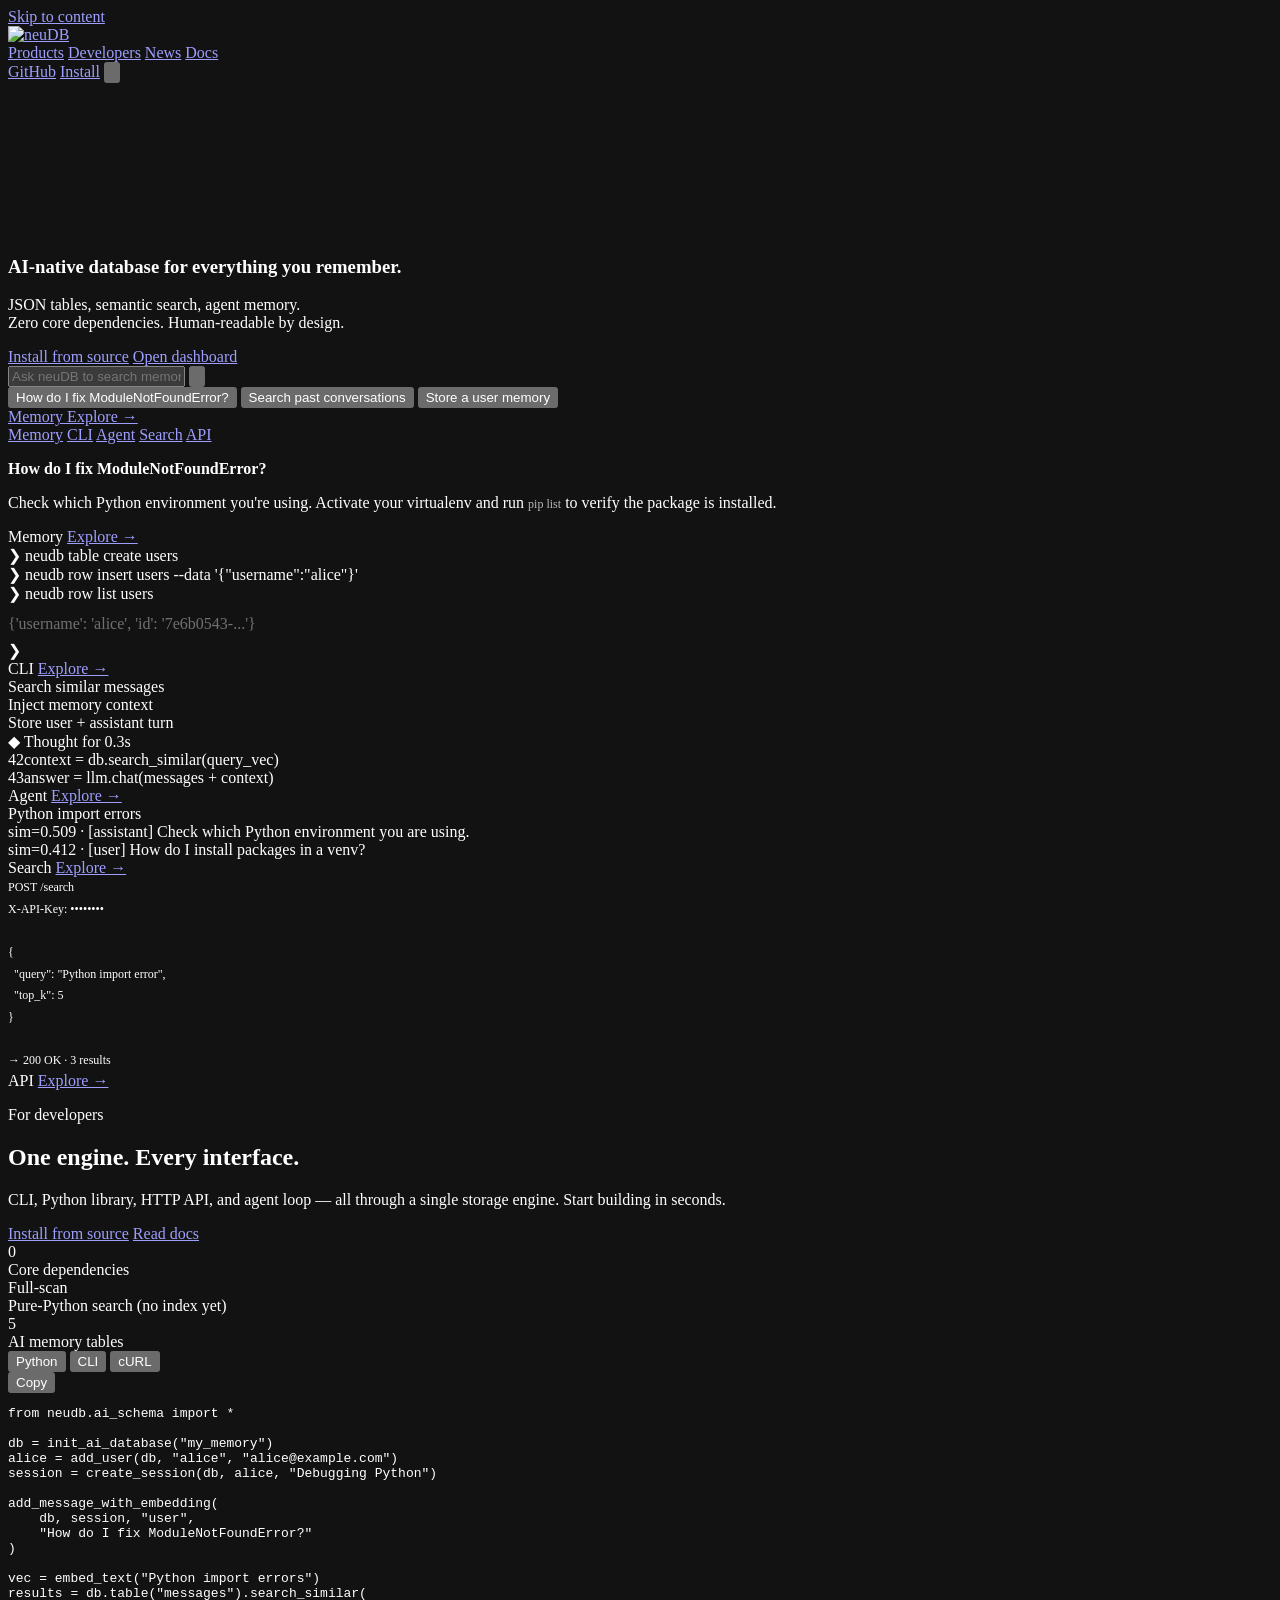
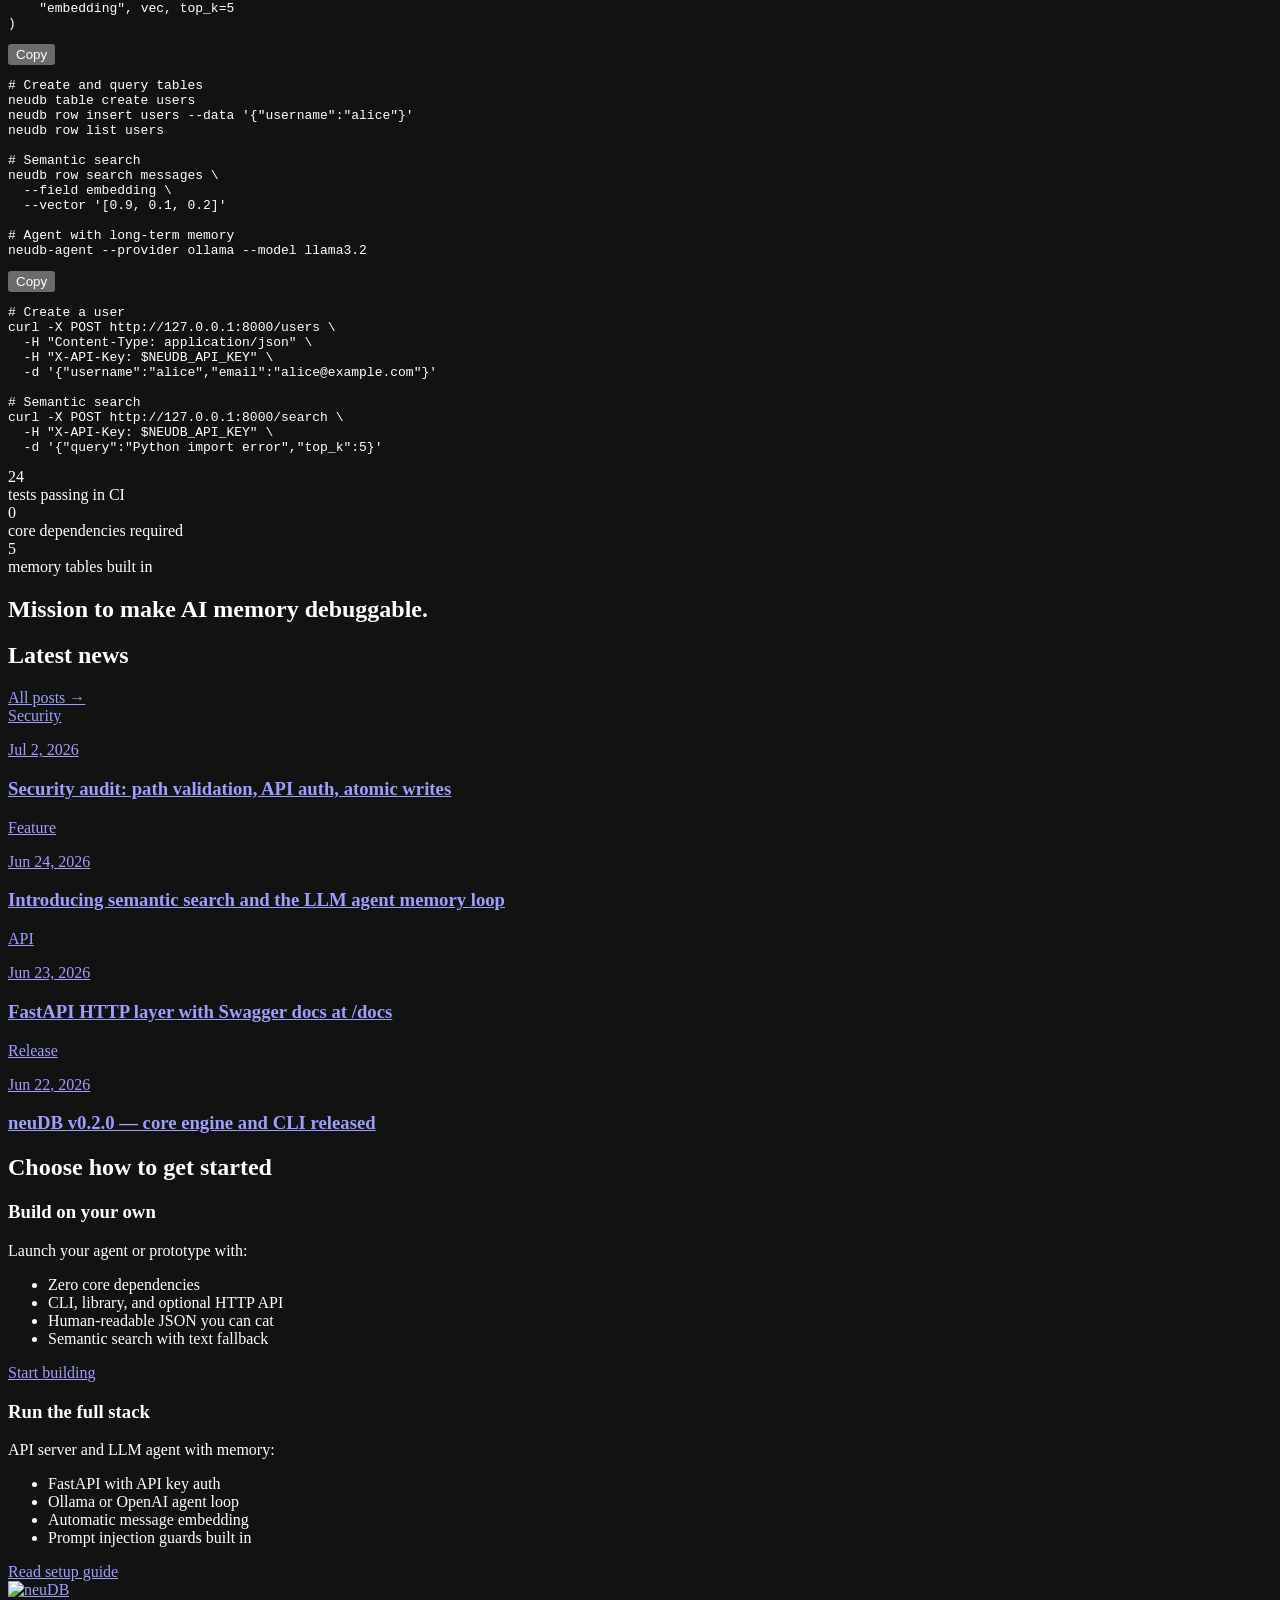
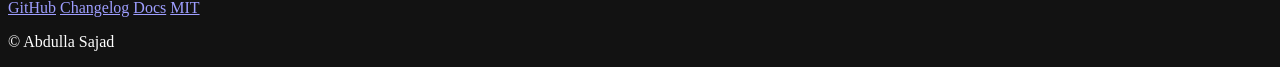
==== website/index.html @ 46d15066 "Refactor for clarity and publish clean version" ====
<!DOCTYPE html>
<html lang="en">
<head>
  <meta charset="utf-8">
  <meta name="viewport" content="width=device-width, initial-scale=1">
  <title>neuDB</title>
  <meta name="description" content="AI-native database for agents. JSON tables, semantic search, zero dependencies.">
  <meta name="author" content="Abdulla Sajad">
  <meta name="color-scheme" content="dark">
  <meta name="theme-color" content="#000000">
  <link rel="icon" href="assets/icon.svg" type="image/svg+xml">
  <link rel="apple-touch-icon" href="assets/app-icon.jpg">
  <link rel="preconnect" href="https://fonts.googleapis.com">
  <link rel="preconnect" href="https://fonts.gstatic.com" crossorigin>
  <link href="https://fonts.googleapis.com/css2?family=Inter:wght@400;500;600&family=JetBrains+Mono:wght@400;500&display=swap" rel="stylesheet">
  <link rel="stylesheet" href="css/style.css">
  <meta property="og:type" content="website">
  <meta property="og:title" content="neuDB">
  <meta property="og:description" content="Frontier memory for everything you build. JSON tables, semantic search, agent loops.">
  <meta property="og:url" content="https://sajadxdp.github.io/neudb/">
  <meta property="og:image" content="assets/logo-mark.jpg">
  <meta name="twitter:card" content="summary_large_image">
  <meta name="twitter:image" content="assets/logo-mark.jpg">
</head>
<body>
  <a class="skip-link" href="#main">Skip to content</a>

  <header class="header">
    <div class="header-inner">
      <a href="#" class="logo">
        <img src="assets/logo.svg" alt="neuDB" class="logo-wordmark" height="20">
      </a>
      <nav class="nav" aria-label="Primary">
        <a href="#showcase">Products</a>
        <a href="#developers">Developers</a>
        <a href="#news">News</a>
        <a href="https://github.com/sajadxdp0/neudb/blob/main/README.md" target="_blank" rel="noopener">Docs</a>
      </nav>
      <div class="header-actions">
        <a href="https://github.com/sajadxdp0/neudb" class="btn btn-ghost" target="_blank" rel="noopener">GitHub</a>
        <a href="https://github.com/sajadxdp0/neudb#running-locally" class="btn btn-primary" target="_blank" rel="noopener">Install</a>
        <button type="button" class="menu-btn" aria-label="Open menu">
          <svg viewBox="0 0 24 24" fill="none" stroke="currentColor" stroke-width="2" aria-hidden="true"><path d="M4 6h16M4 12h16M4 18h16"/></svg>
        </button>
      </div>
    </div>
  </header>

  <main id="main">
    <!-- Hero with animated background -->
    <section class="hero-wrap">
      <canvas id="hero-canvas" class="hero-canvas" aria-hidden="true"></canvas>
      <div class="hero-vignette" aria-hidden="true"></div>
      <section class="hero">
      <div class="hero-content reveal">
        <h1>
          <span class="line">AI-native database</span>
          <span class="line">for everything you</span>
          <span class="line"><span class="hero-repeat emphasis">remember.</span></span>
        </h1>
        <p class="hero-lead">
          JSON tables, semantic search, agent memory.<br>
          Zero core dependencies. Human-readable by design.
        </p>
        <div class="hero-actions">
          <a href="https://github.com/sajadxdp0/neudb#running-locally" class="btn btn-primary" target="_blank" rel="noopener">Install from source</a>
          <a href="dashboard.html" class="btn btn-outline">Open dashboard</a>
        </div>
      </div>

      <!-- Grok-style chat input -->
      <div class="grok-chat reveal">
        <div class="grok-input-wrap">
          <input
            type="text"
            id="grok-input"
            class="grok-input"
            placeholder="Ask neuDB to search memory, store a fact, or debug Python…"
            autocomplete="off"
            spellcheck="false"
          >
          <button type="button" id="grok-submit" class="grok-submit" aria-label="Search memory">
            <svg viewBox="0 0 24 24" fill="none" stroke="currentColor" stroke-width="2" aria-hidden="true"><path d="M5 12h14M13 6l6 6-6 6"/></svg>
          </button>
        </div>
        <div class="grok-suggestions" role="list">
          <button type="button" class="grok-suggestion" data-query="How do I fix ModuleNotFoundError?">How do I fix ModuleNotFoundError?</button>
          <button type="button" class="grok-suggestion" data-query="Search my past conversations about Python">Search past conversations</button>
          <button type="button" class="grok-suggestion" data-query="Store that my favorite language is Python">Store a user memory</button>
        </div>
        <div id="grok-response" class="grok-response" hidden></div>
        <a href="#showcase" class="grok-explore">Memory Explore →</a>
      </div>

      <!-- Sticky product nav -->
      <nav class="product-nav" id="product-nav" aria-label="Products">
        <div class="product-nav-inner">
          <a href="#card-memory" class="product-nav-link active">Memory</a>
          <a href="#card-cli" class="product-nav-link">CLI</a>
          <a href="#card-agent" class="product-nav-link">Agent</a>
          <a href="#card-search" class="product-nav-link">Search</a>
          <a href="#card-api" class="product-nav-link">API</a>
        </div>
      </nav>

      <!-- Product showcase cards (xAI-style) -->
      <div class="showcase" id="showcase">
        <article class="showcase-card full reveal" id="card-memory" data-product-card>
          <div class="showcase-preview">
            <div class="mock-chat">
              <p class="mock-prompt"><strong>How do I fix ModuleNotFoundError?</strong></p>
              <p class="mock-response">Check which Python environment you're using. Activate your virtualenv and run <code style="font-family:var(--font-mono);font-size:12px;color:rgba(255,255,255,0.7)">pip list</code> to verify the package is installed.</p>
            </div>
          </div>
          <div class="showcase-footer">
            <span>Memory</span>
            <a href="#developers" class="showcase-link">Explore →</a>
          </div>
        </article>

        <article class="showcase-card reveal" id="card-cli" data-product-card>
          <div class="showcase-preview">
            <div class="mock-terminal">
              <div><span class="prompt">❯</span> <span class="cmd">neudb</span> table create users</div>
              <div><span class="prompt">❯</span> <span class="cmd">neudb</span> row insert users <span class="flag">--data</span> <span class="str">'{"username":"alice"}'</span></div>
              <div><span class="prompt">❯</span> <span class="cmd">neudb</span> row list users</div>
              <div style="margin-top:12px;color:rgba(255,255,255,0.4)">{'username': 'alice', 'id': '7e6b0543-...'}</div>
              <div style="margin-top:8px"><span class="prompt">❯</span> <span class="cursor"></span></div>
            </div>
          </div>
          <div class="showcase-footer">
            <span>CLI</span>
            <a href="#developers" class="showcase-link">Explore →</a>
          </div>
        </article>

        <article class="showcase-card reveal" id="card-agent" data-product-card>
          <div class="showcase-preview">
            <div class="mock-agent">
              <div class="task running"><span class="status-dot"></span>Search similar messages</div>
              <div class="task running"><span class="status-dot"></span>Inject memory context</div>
              <div class="task done"><span class="status-dot"></span>Store user + assistant turn</div>
              <div class="thought">◆ Thought for 0.3s</div>
              <div class="mock-code">
                <span class="ln">42</span><span class="kw">context</span> = db.<span class="fn">search_similar</span>(query_vec)<br>
                <span class="ln">43</span>answer = llm.<span class="fn">chat</span>(messages + context)
              </div>
            </div>
          </div>
          <div class="showcase-footer">
            <span>Agent</span>
            <a href="#developers" class="showcase-link">Explore →</a>
          </div>
        </article>

        <article class="showcase-card reveal" id="card-search" data-product-card>
          <div class="showcase-preview">
            <div class="mock-search">
              <div class="mock-search-query">Python import errors</div>
              <div class="mock-search-result">
                <span class="sim">sim=0.509</span> · [assistant] Check which Python environment you are using.
              </div>
              <div class="mock-search-result">
                <span class="sim">sim=0.412</span> · [user] How do I install packages in a venv?
              </div>
            </div>
          </div>
          <div class="showcase-footer">
            <span>Search</span>
            <a href="#developers" class="showcase-link">Explore →</a>
          </div>
        </article>

        <article class="showcase-card reveal" id="card-api" data-product-card>
          <div class="showcase-preview">
            <div class="mock-code" style="font-size:12px;line-height:1.8">
              <span style="color:var(--text-faint)">POST</span> /search<br>
              <span style="color:var(--text-faint)">X-API-Key:</span> ••••••••<br><br>
              {<br>
              &nbsp;&nbsp;"query": "Python import error",<br>
              &nbsp;&nbsp;"top_k": 5<br>
              }<br><br>
              <span style="color:var(--text-faint)">→ 200 OK · 3 results</span>
            </div>
          </div>
          <div class="showcase-footer">
            <span>API</span>
            <a href="#developers" class="showcase-link">Explore →</a>
          </div>
        </article>
      </div>
      </section>
    </section>

    <!-- For developers -->
    <section class="dev-section reveal" id="developers">
      <p class="dev-label">For developers</p>
      <h2>
        <span class="line">One engine.</span>
        <span class="line">Every interface.</span>
      </h2>
      <p class="dev-desc">CLI, Python library, HTTP API, and agent loop — all through a single storage engine. Start building in seconds.</p>
      <div class="dev-actions">
        <a href="https://github.com/sajadxdp0/neudb#running-locally" class="btn btn-primary" target="_blank" rel="noopener">Install from source</a>
        <a href="https://github.com/sajadxdp0/neudb/blob/main/README.md" class="btn btn-outline" target="_blank" rel="noopener">Read docs</a>
      </div>

      <div class="dev-stats">
        <div>
          <div class="dev-stat-value">0</div>
          <div class="dev-stat-label">Core dependencies</div>
        </div>
        <div>
          <div class="dev-stat-value">Full-scan</div>
          <div class="dev-stat-label">Pure-Python search (no index yet)</div>
        </div>
        <div>
          <div class="dev-stat-value">5</div>
          <div class="dev-stat-label">AI memory tables</div>
        </div>
      </div>

      <div class="code-window">
        <div class="code-tabs" role="tablist">
          <button class="code-tab active" role="tab" data-tab="code-python" aria-selected="true">Python</button>
          <button class="code-tab" role="tab" data-tab="code-cli">CLI</button>
          <button class="code-tab" role="tab" data-tab="code-curl">cURL</button>
        </div>
        <div id="code-python" class="code-panel active" role="tabpanel">
          <button type="button" class="code-copy" data-copy="#snippet-python">Copy</button>
          <pre id="snippet-python"><span class="kw">from</span> neudb.ai_schema <span class="kw">import</span> *

db = <span class="fn">init_ai_database</span>(<span class="str">"my_memory"</span>)
alice = <span class="fn">add_user</span>(db, <span class="str">"alice"</span>, <span class="str">"alice@example.com"</span>)
session = <span class="fn">create_session</span>(db, alice, <span class="str">"Debugging Python"</span>)

<span class="fn">add_message_with_embedding</span>(
    db, session, <span class="str">"user"</span>,
    <span class="str">"How do I fix ModuleNotFoundError?"</span>
)

vec = <span class="fn">embed_text</span>(<span class="str">"Python import errors"</span>)
results = db.<span class="fn">table</span>(<span class="str">"messages"</span>).<span class="fn">search_similar</span>(
    <span class="str">"embedding"</span>, vec, top_k=<span class="str">5</span>
)</pre>
        </div>
        <div id="code-cli" class="code-panel" role="tabpanel">
          <button type="button" class="code-copy" data-copy="#snippet-cli">Copy</button>
          <pre id="snippet-cli"><span class="cm"># Create and query tables</span>
neudb table create users
neudb row insert users --data <span class="str">'{"username":"alice"}'</span>
neudb row list users

<span class="cm"># Semantic search</span>
neudb row search messages \
  --field embedding \
  --vector <span class="str">'[0.9, 0.1, 0.2]'</span>

<span class="cm"># Agent with long-term memory</span>
neudb-agent --provider ollama --model llama3.2</pre>
        </div>
        <div id="code-curl" class="code-panel" role="tabpanel">
          <button type="button" class="code-copy" data-copy="#snippet-curl">Copy</button>
          <pre id="snippet-curl"><span class="cm"># Create a user</span>
curl -X POST http://127.0.0.1:8000/users \
  -H <span class="str">"Content-Type: application/json"</span> \
  -H <span class="str">"X-API-Key: $NEUDB_API_KEY"</span> \
  -d <span class="str">'{"username":"alice","email":"alice@example.com"}'</span>

<span class="cm"># Semantic search</span>
curl -X POST http://127.0.0.1:8000/search \
  -H <span class="str">"X-API-Key: $NEUDB_API_KEY"</span> \
  -d <span class="str">'{"query":"Python import error","top_k":5}'</span></pre>
        </div>
      </div>
    </section>

    <!-- Mission / big stats -->
    <section class="mission-section reveal">
      <div class="mission-stats">
        <div class="mission-stat">
          <div class="mission-number">24</div>
          <div class="mission-label">tests passing in CI</div>
        </div>
        <div class="mission-stat">
          <div class="mission-number">0</div>
          <div class="mission-label">core dependencies required</div>
        </div>
        <div class="mission-stat">
          <div class="mission-number">5</div>
          <div class="mission-label">memory tables built in</div>
        </div>
      </div>
      <h2>Mission to make AI memory debuggable.</h2>
    </section>

    <!-- News / Changelog -->
    <section class="news-section reveal" id="news">
      <div class="news-header">
        <h2>Latest news</h2>
        <a href="https://github.com/sajadxdp0/neudb/blob/main/CHANGELOG.md" target="_blank" rel="noopener">All posts →</a>
      </div>
      <div class="news-grid">
        <a href="https://github.com/sajadxdp0/neudb/blob/main/CHANGELOG.md" class="news-card" target="_blank" rel="noopener">
          <div class="news-thumb"><span class="tag">Security</span></div>
          <div class="news-body">
            <p class="news-date">Jul 2, 2026</p>
            <h3>Security audit: path validation, API auth, atomic writes</h3>
          </div>
        </a>
        <a href="https://github.com/sajadxdp0/neudb/blob/main/CHANGELOG.md" class="news-card" target="_blank" rel="noopener">
          <div class="news-thumb"><span class="tag">Feature</span></div>
          <div class="news-body">
            <p class="news-date">Jun 24, 2026</p>
            <h3>Introducing semantic search and the LLM agent memory loop</h3>
          </div>
        </a>
        <a href="https://github.com/sajadxdp0/neudb/blob/main/CHANGELOG.md" class="news-card" target="_blank" rel="noopener">
          <div class="news-thumb"><span class="tag">API</span></div>
          <div class="news-body">
            <p class="news-date">Jun 23, 2026</p>
            <h3>FastAPI HTTP layer with Swagger docs at /docs</h3>
          </div>
        </a>
        <a href="https://github.com/sajadxdp0/neudb" class="news-card" target="_blank" rel="noopener">
          <div class="news-thumb"><span class="tag">Release</span></div>
          <div class="news-body">
            <p class="news-date">Jun 22, 2026</p>
            <h3>neuDB v0.2.0 — core engine and CLI released</h3>
          </div>
        </a>
      </div>
    </section>

    <!-- Get started -->
    <section class="start-section reveal">
      <h2>Choose how to get started</h2>
      <div class="start-grid">
        <article class="start-card">
          <h3>Build on your own</h3>
          <p>Launch your agent or prototype with:</p>
          <div class="start-divider"></div>
          <ul class="start-list">
            <li>Zero core dependencies</li>
            <li>CLI, library, and optional HTTP API</li>
            <li>Human-readable JSON you can cat</li>
            <li>Semantic search with text fallback</li>
          </ul>
          <a href="https://github.com/sajadxdp0/neudb#running-locally" class="btn btn-primary" target="_blank" rel="noopener">Start building</a>
        </article>
        <article class="start-card">
          <h3>Run the full stack</h3>
          <p>API server and LLM agent with memory:</p>
          <div class="start-divider"></div>
          <ul class="start-list">
            <li>FastAPI with API key auth</li>
            <li>Ollama or OpenAI agent loop</li>
            <li>Automatic message embedding</li>
            <li>Prompt injection guards built in</li>
          </ul>
          <a href="https://github.com/sajadxdp0/neudb/blob/main/README.md" class="btn btn-outline" target="_blank" rel="noopener">Read setup guide</a>
        </article>
      </div>
    </section>
  </main>

  <footer class="footer">
    <div class="footer-inner">
      <a href="#" class="logo">
        <img src="assets/logo.svg" alt="neuDB" class="logo-wordmark" height="18">
      </a>
      <nav class="footer-links" aria-label="Footer">
        <a href="https://github.com/sajadxdp0/neudb" target="_blank" rel="noopener">GitHub</a>
        <a href="https://github.com/sajadxdp0/neudb/blob/main/CHANGELOG.md" target="_blank" rel="noopener">Changelog</a>
        <a href="https://github.com/sajadxdp0/neudb/blob/main/README.md" target="_blank" rel="noopener">Docs</a>
        <a href="https://github.com/sajadxdp0/neudb/blob/main/LICENSE" target="_blank" rel="noopener">MIT</a>
      </nav>
      <p class="footer-copy">© Abdulla Sajad</p>
    </div>
  </footer>

  <script src="js/background.js" defer></script>
  <script src="js/main.js" defer></script>
</body>
</html>
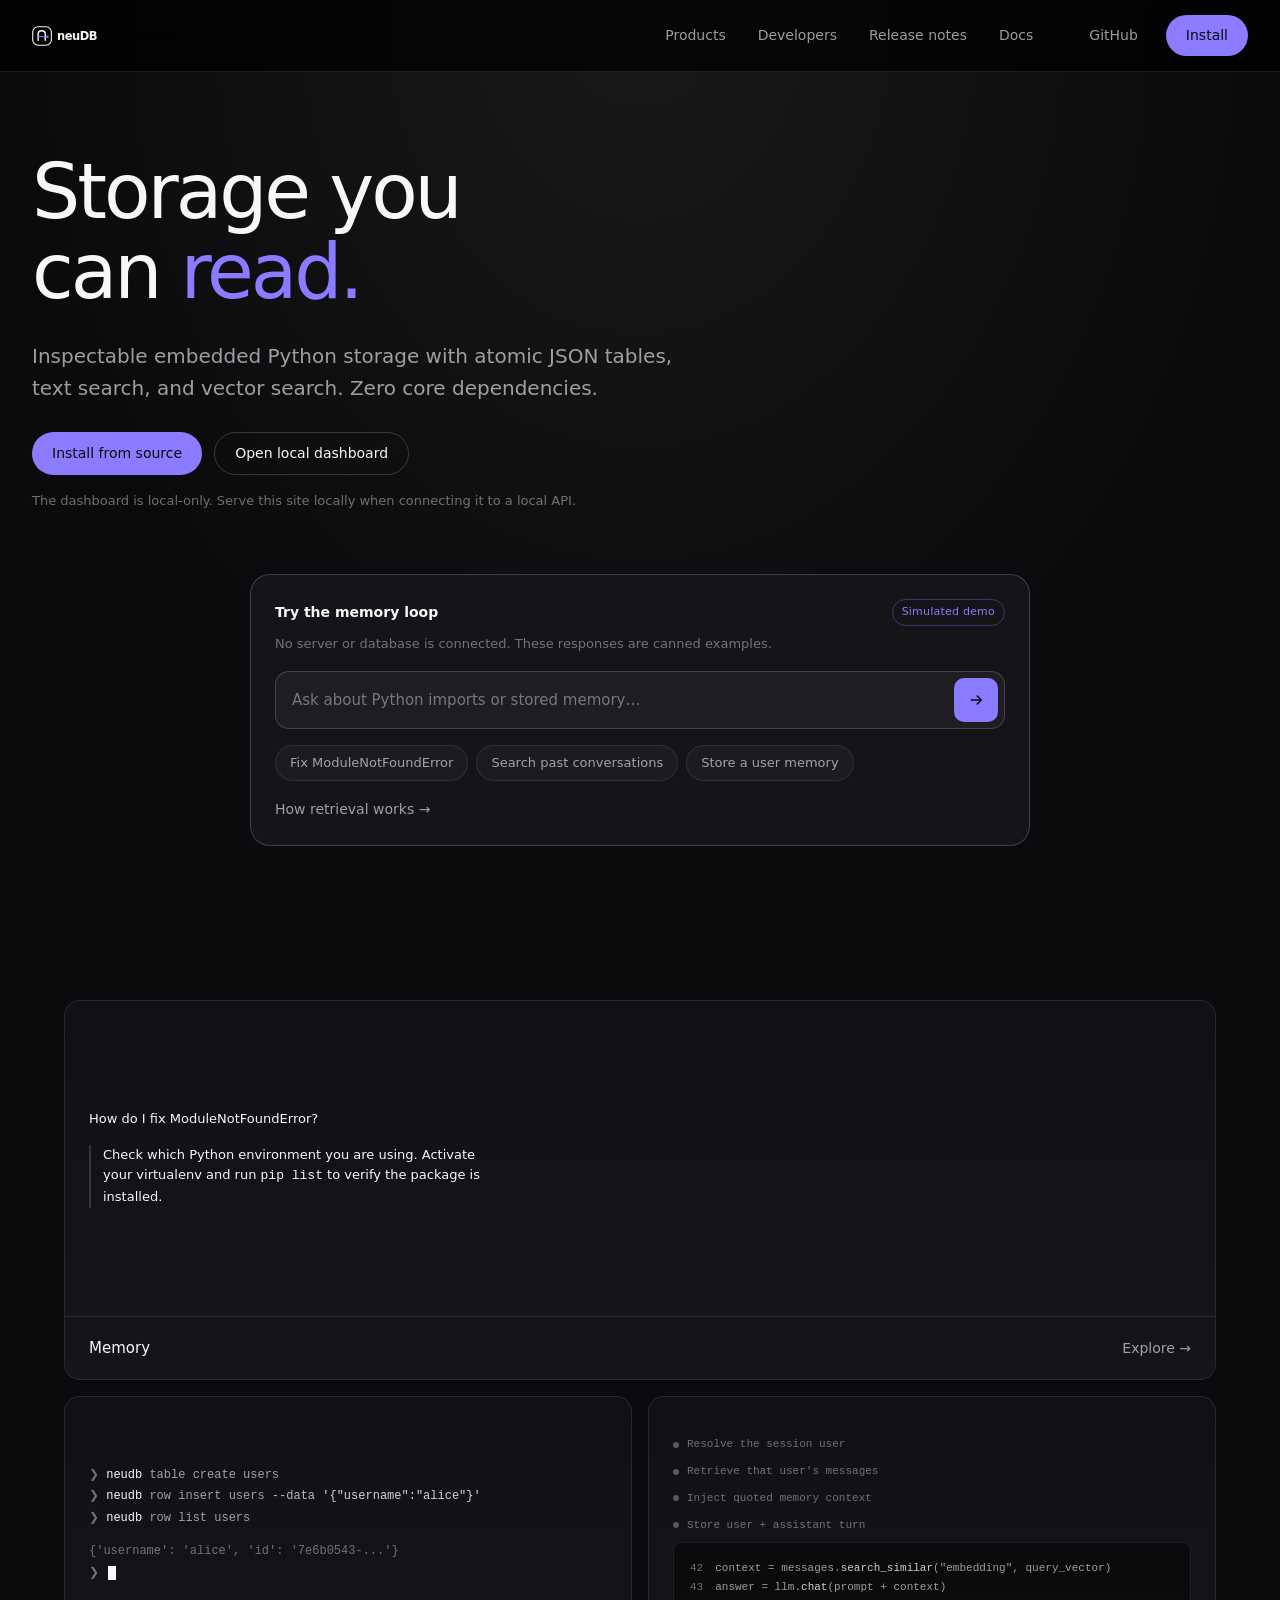
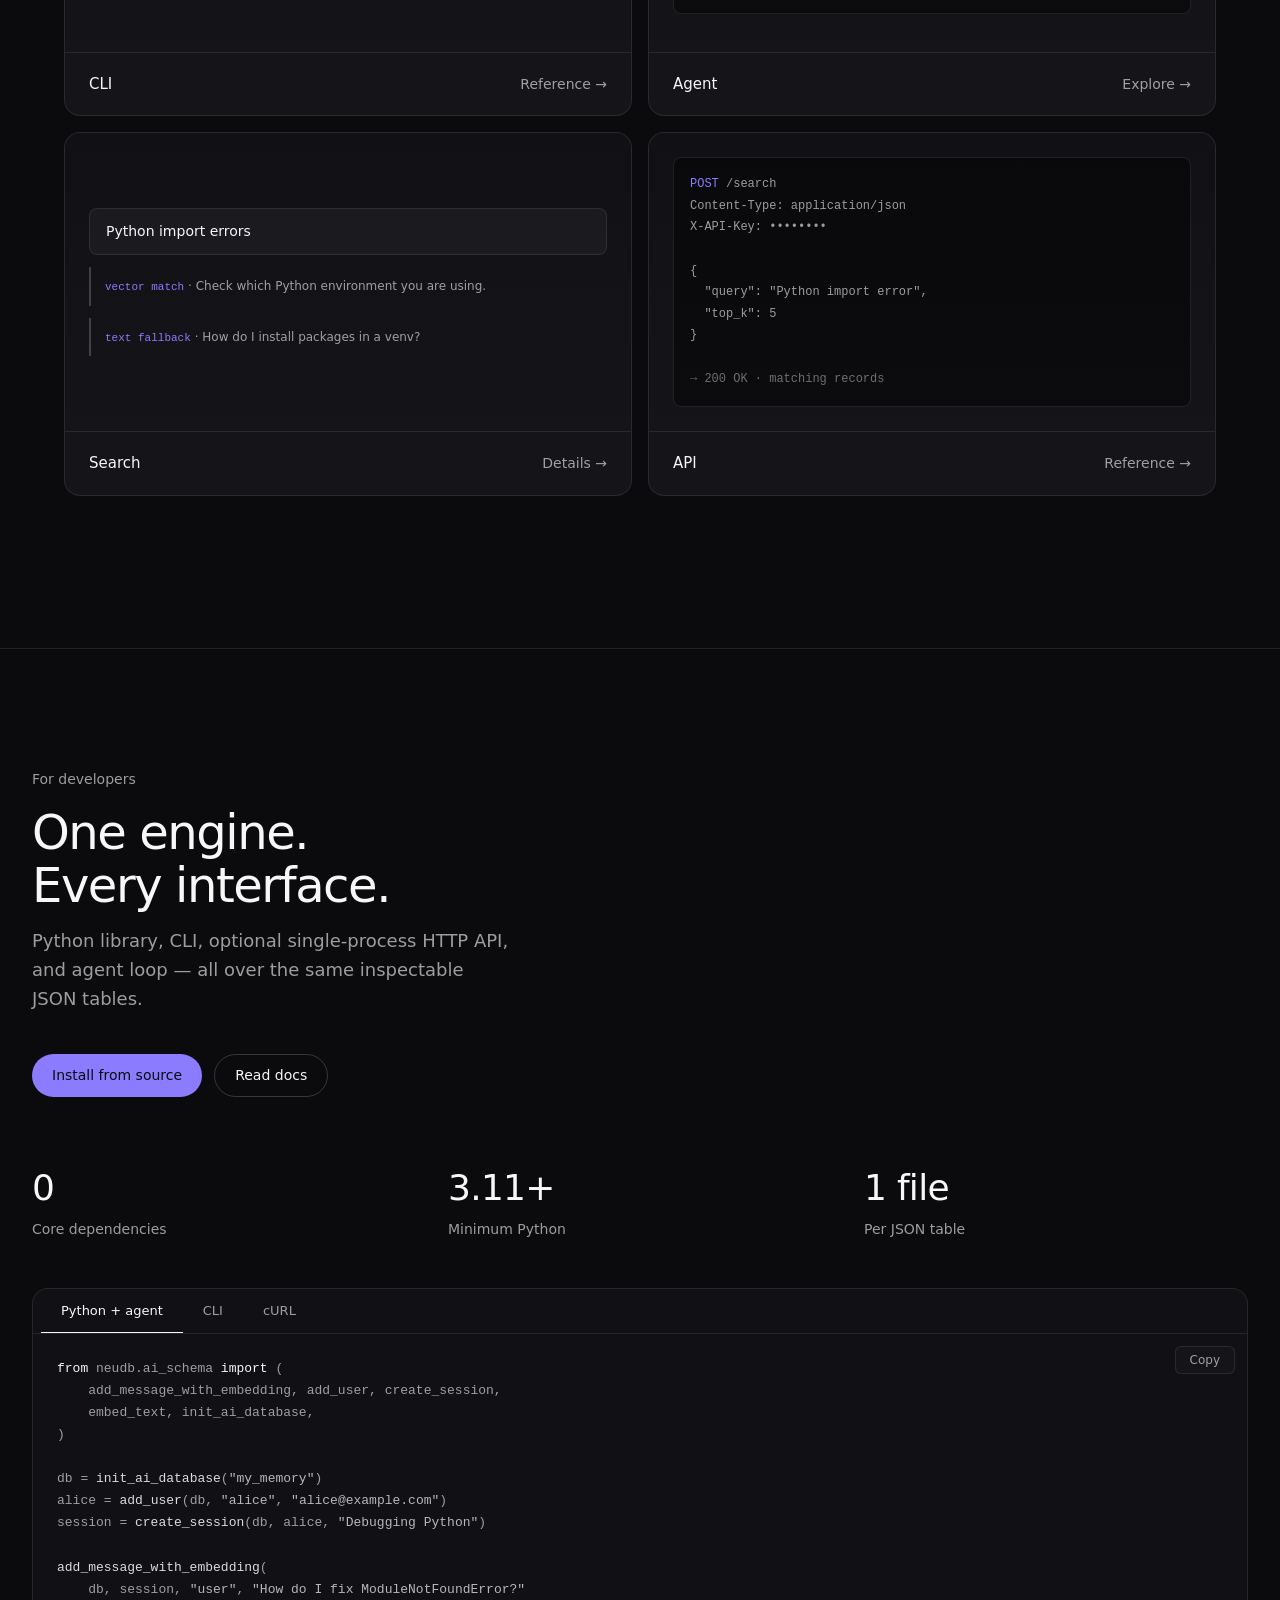
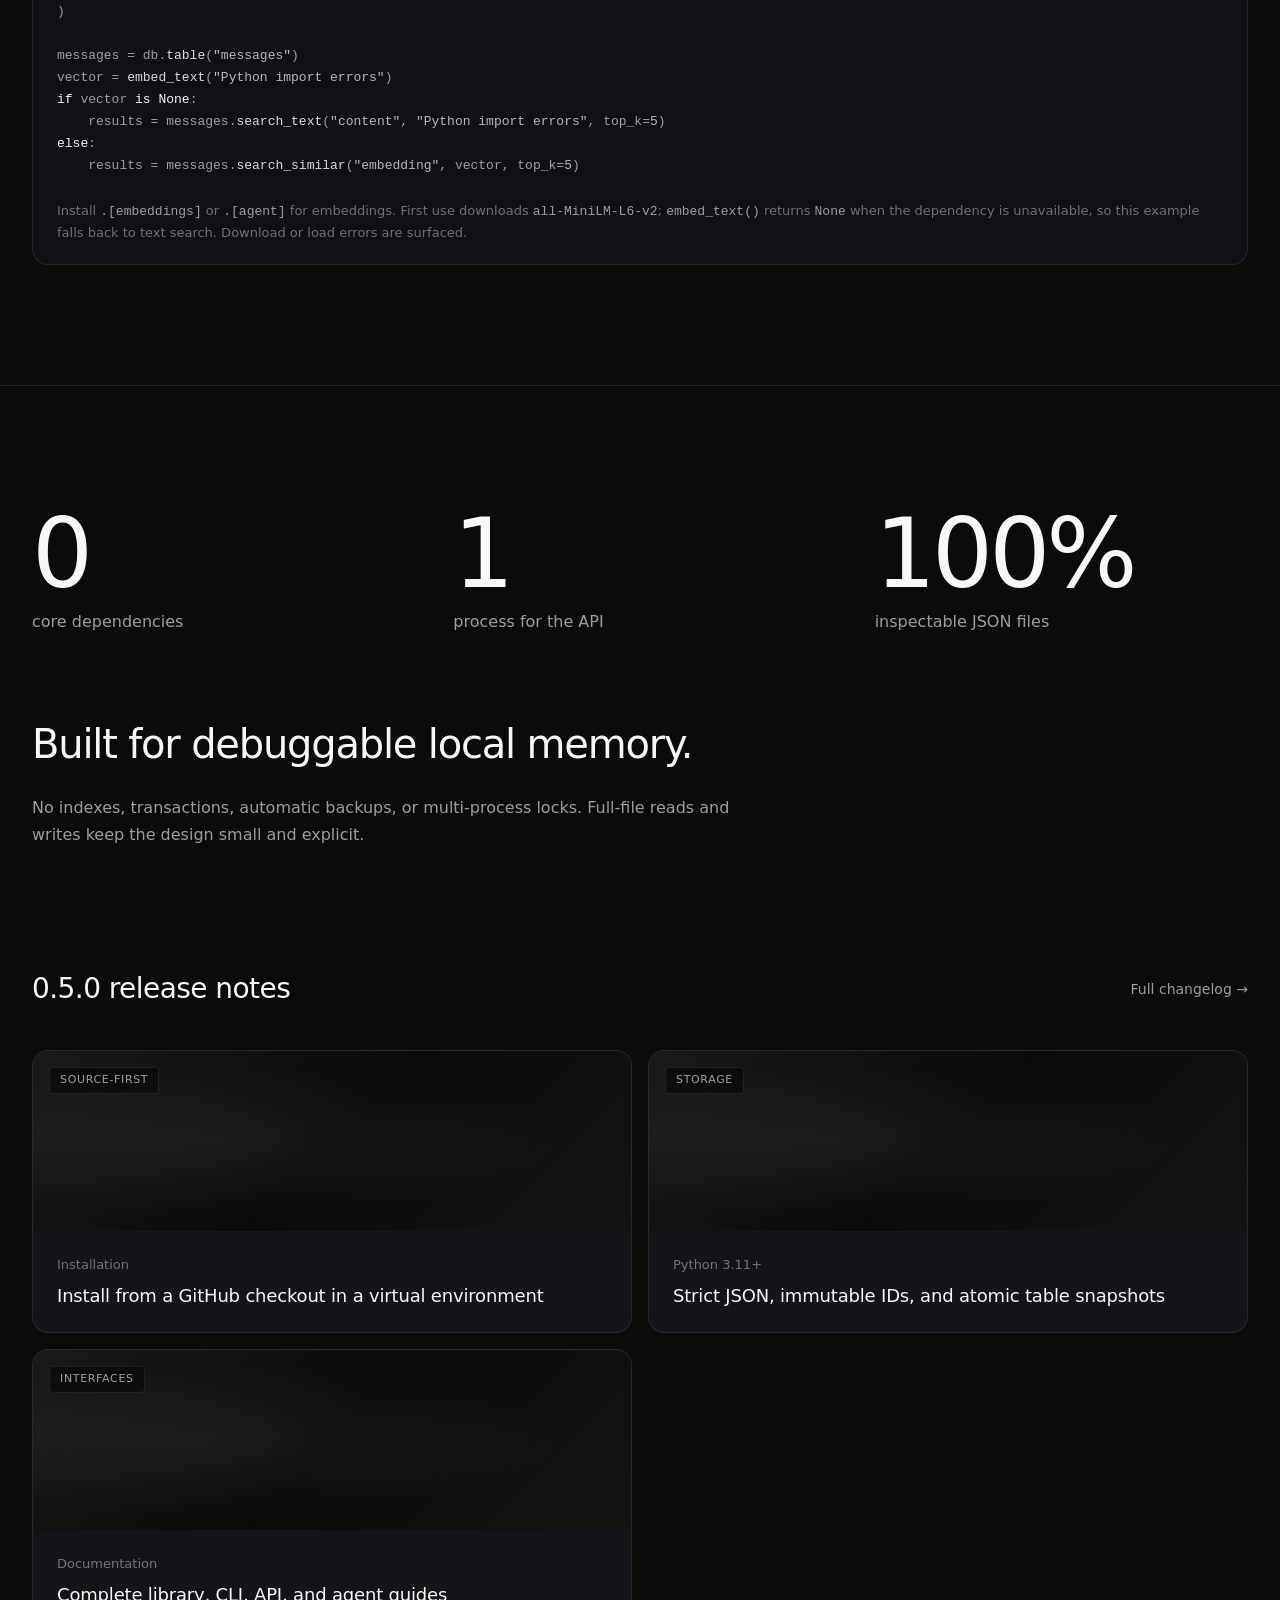
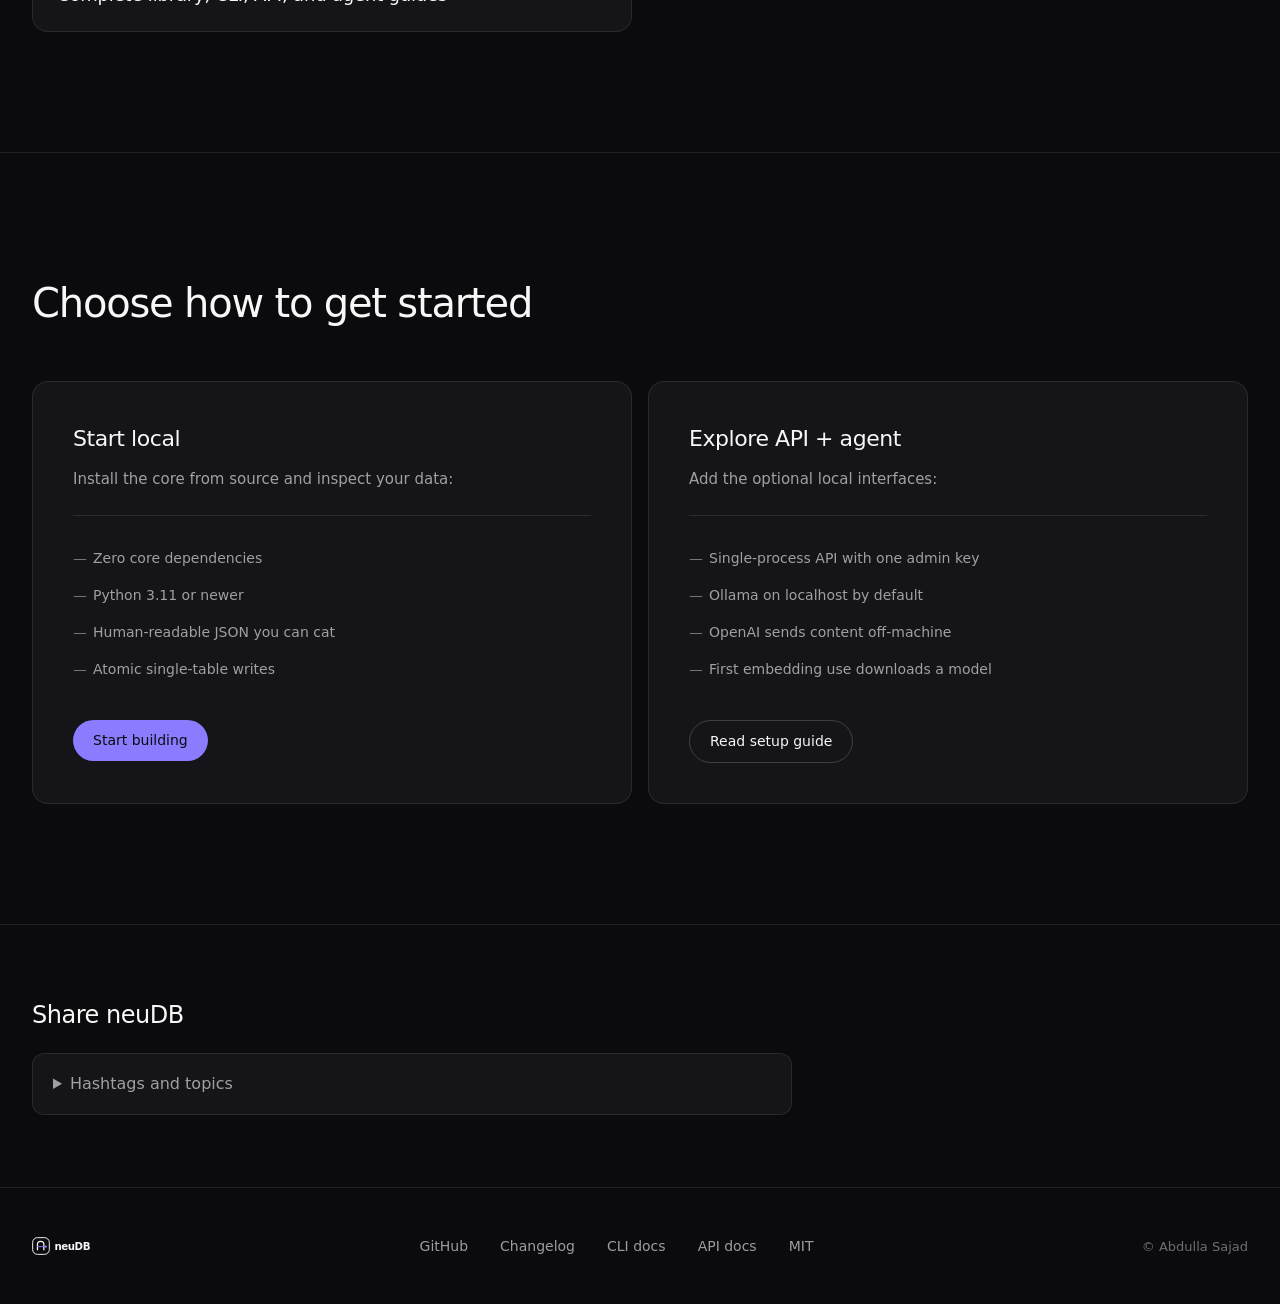
==== commit a108a9d4: "Release neuDB 0.5.0 product readiness upgrade - Harden JSON table invariants, atomic mutations, dura" ====
--- a/website/index.html
+++ b/website/index.html
@@ -3,43 +3,47 @@
 <head>
   <meta charset="utf-8">
   <meta name="viewport" content="width=device-width, initial-scale=1">
-  <title>neuDB</title>
-  <meta name="description" content="AI-native database for agents. JSON tables, semantic search, zero dependencies.">
+  <title>neuDB — inspectable embedded Python storage</title>
+  <meta name="description" content="Inspectable embedded Python storage with atomic JSON tables, text search, and vector search for local tools, prototypes, and LLM-agent memory.">
+  <meta name="keywords" content="neuDB, embedded Python database, JSON database, vector search, text search, AI memory, LLM memory, local database, developer tools">
   <meta name="author" content="Abdulla Sajad">
   <meta name="color-scheme" content="dark">
-  <meta name="theme-color" content="#000000">
+  <meta name="theme-color" content="#0B0B0E">
+  <link rel="canonical" href="https://sajadxdp0.github.io/neudb/">
   <link rel="icon" href="assets/icon.svg" type="image/svg+xml">
   <link rel="apple-touch-icon" href="assets/app-icon.jpg">
-  <link rel="preconnect" href="https://fonts.googleapis.com">
-  <link rel="preconnect" href="https://fonts.gstatic.com" crossorigin>
-  <link href="https://fonts.googleapis.com/css2?family=Inter:wght@400;500;600&family=JetBrains+Mono:wght@400;500&display=swap" rel="stylesheet">
   <link rel="stylesheet" href="css/style.css">
   <meta property="og:type" content="website">
-  <meta property="og:title" content="neuDB">
-  <meta property="og:description" content="Frontier memory for everything you build. JSON tables, semantic search, agent loops.">
-  <meta property="og:url" content="https://sajadxdp.github.io/neudb/">
-  <meta property="og:image" content="assets/logo-mark.jpg">
+  <meta property="og:site_name" content="neuDB">
+  <meta property="og:title" content="neuDB — storage you can read">
+  <meta property="og:description" content="Inspectable embedded Python storage with atomic JSON tables, text search, and vector search.">
+  <meta property="og:url" content="https://sajadxdp0.github.io/neudb/">
+  <meta property="og:image" content="https://sajadxdp0.github.io/neudb/assets/social-preview.png">
+  <meta property="og:image:alt" content="neuDB: storage you can read. Atomic JSON tables, text search, and vector search.">
   <meta name="twitter:card" content="summary_large_image">
-  <meta name="twitter:image" content="assets/logo-mark.jpg">
+  <meta name="twitter:title" content="neuDB — storage you can read">
+  <meta name="twitter:description" content="Inspectable embedded Python storage with atomic JSON tables, text search, and vector search.">
+  <meta name="twitter:image" content="https://sajadxdp0.github.io/neudb/assets/social-preview.png">
+  <meta name="twitter:image:alt" content="neuDB: storage you can read. Atomic JSON tables, text search, and vector search.">
 </head>
 <body>
   <a class="skip-link" href="#main">Skip to content</a>
 
   <header class="header">
     <div class="header-inner">
-      <a href="#" class="logo">
+      <a href="#" class="logo" aria-label="neuDB home">
         <img src="assets/logo.svg" alt="neuDB" class="logo-wordmark" height="20">
       </a>
-      <nav class="nav" aria-label="Primary">
+      <nav class="nav" id="primary-nav" aria-label="Primary">
         <a href="#showcase">Products</a>
         <a href="#developers">Developers</a>
-        <a href="#news">News</a>
+        <a href="#news">Release notes</a>
         <a href="https://github.com/sajadxdp0/neudb/blob/main/README.md" target="_blank" rel="noopener">Docs</a>
       </nav>
       <div class="header-actions">
         <a href="https://github.com/sajadxdp0/neudb" class="btn btn-ghost" target="_blank" rel="noopener">GitHub</a>
-        <a href="https://github.com/sajadxdp0/neudb#running-locally" class="btn btn-primary" target="_blank" rel="noopener">Install</a>
-        <button type="button" class="menu-btn" aria-label="Open menu">
+        <a href="https://github.com/sajadxdp0/neudb#install-from-source" class="btn btn-primary" target="_blank" rel="noopener">Install</a>
+        <button type="button" class="menu-btn" aria-label="Open menu" aria-expanded="false" aria-controls="primary-nav">
           <svg viewBox="0 0 24 24" fill="none" stroke="currentColor" stroke-width="2" aria-hidden="true"><path d="M4 6h16M4 12h16M4 18h16"/></svg>
         </button>
       </div>
@@ -47,161 +51,163 @@
   </header>
 
   <main id="main">
-    <!-- Hero with animated background -->
     <section class="hero-wrap">
       <canvas id="hero-canvas" class="hero-canvas" aria-hidden="true"></canvas>
       <div class="hero-vignette" aria-hidden="true"></div>
       <section class="hero">
-      <div class="hero-content reveal">
-        <h1>
-          <span class="line">AI-native database</span>
-          <span class="line">for everything you</span>
-          <span class="line"><span class="hero-repeat emphasis">remember.</span></span>
-        </h1>
-        <p class="hero-lead">
-          JSON tables, semantic search, agent memory.<br>
-          Zero core dependencies. Human-readable by design.
-        </p>
-        <div class="hero-actions">
-          <a href="https://github.com/sajadxdp0/neudb#running-locally" class="btn btn-primary" target="_blank" rel="noopener">Install from source</a>
-          <a href="dashboard.html" class="btn btn-outline">Open dashboard</a>
-        </div>
-      </div>
-
-      <!-- Grok-style chat input -->
-      <div class="grok-chat reveal">
-        <div class="grok-input-wrap">
-          <input
-            type="text"
-            id="grok-input"
-            class="grok-input"
-            placeholder="Ask neuDB to search memory, store a fact, or debug Python…"
-            autocomplete="off"
-            spellcheck="false"
-          >
-          <button type="button" id="grok-submit" class="grok-submit" aria-label="Search memory">
-            <svg viewBox="0 0 24 24" fill="none" stroke="currentColor" stroke-width="2" aria-hidden="true"><path d="M5 12h14M13 6l6 6-6 6"/></svg>
-          </button>
-        </div>
-        <div class="grok-suggestions" role="list">
-          <button type="button" class="grok-suggestion" data-query="How do I fix ModuleNotFoundError?">How do I fix ModuleNotFoundError?</button>
-          <button type="button" class="grok-suggestion" data-query="Search my past conversations about Python">Search past conversations</button>
-          <button type="button" class="grok-suggestion" data-query="Store that my favorite language is Python">Store a user memory</button>
-        </div>
-        <div id="grok-response" class="grok-response" hidden></div>
-        <a href="#showcase" class="grok-explore">Memory Explore →</a>
-      </div>
-
-      <!-- Sticky product nav -->
-      <nav class="product-nav" id="product-nav" aria-label="Products">
-        <div class="product-nav-inner">
-          <a href="#card-memory" class="product-nav-link active">Memory</a>
-          <a href="#card-cli" class="product-nav-link">CLI</a>
-          <a href="#card-agent" class="product-nav-link">Agent</a>
-          <a href="#card-search" class="product-nav-link">Search</a>
-          <a href="#card-api" class="product-nav-link">API</a>
-        </div>
-      </nav>
-
-      <!-- Product showcase cards (xAI-style) -->
-      <div class="showcase" id="showcase">
-        <article class="showcase-card full reveal" id="card-memory" data-product-card>
-          <div class="showcase-preview">
-            <div class="mock-chat">
-              <p class="mock-prompt"><strong>How do I fix ModuleNotFoundError?</strong></p>
-              <p class="mock-response">Check which Python environment you're using. Activate your virtualenv and run <code style="font-family:var(--font-mono);font-size:12px;color:rgba(255,255,255,0.7)">pip list</code> to verify the package is installed.</p>
-            </div>
-          </div>
-          <div class="showcase-footer">
-            <span>Memory</span>
-            <a href="#developers" class="showcase-link">Explore →</a>
-          </div>
-        </article>
-
-        <article class="showcase-card reveal" id="card-cli" data-product-card>
-          <div class="showcase-preview">
-            <div class="mock-terminal">
-              <div><span class="prompt">❯</span> <span class="cmd">neudb</span> table create users</div>
-              <div><span class="prompt">❯</span> <span class="cmd">neudb</span> row insert users <span class="flag">--data</span> <span class="str">'{"username":"alice"}'</span></div>
-              <div><span class="prompt">❯</span> <span class="cmd">neudb</span> row list users</div>
-              <div style="margin-top:12px;color:rgba(255,255,255,0.4)">{'username': 'alice', 'id': '7e6b0543-...'}</div>
-              <div style="margin-top:8px"><span class="prompt">❯</span> <span class="cursor"></span></div>
-            </div>
-          </div>
-          <div class="showcase-footer">
-            <span>CLI</span>
-            <a href="#developers" class="showcase-link">Explore →</a>
-          </div>
-        </article>
-
-        <article class="showcase-card reveal" id="card-agent" data-product-card>
-          <div class="showcase-preview">
-            <div class="mock-agent">
-              <div class="task running"><span class="status-dot"></span>Search similar messages</div>
-              <div class="task running"><span class="status-dot"></span>Inject memory context</div>
-              <div class="task done"><span class="status-dot"></span>Store user + assistant turn</div>
-              <div class="thought">◆ Thought for 0.3s</div>
-              <div class="mock-code">
-                <span class="ln">42</span><span class="kw">context</span> = db.<span class="fn">search_similar</span>(query_vec)<br>
-                <span class="ln">43</span>answer = llm.<span class="fn">chat</span>(messages + context)
-              </div>
-            </div>
-          </div>
-          <div class="showcase-footer">
-            <span>Agent</span>
-            <a href="#developers" class="showcase-link">Explore →</a>
-          </div>
-        </article>
-
-        <article class="showcase-card reveal" id="card-search" data-product-card>
-          <div class="showcase-preview">
-            <div class="mock-search">
-              <div class="mock-search-query">Python import errors</div>
-              <div class="mock-search-result">
-                <span class="sim">sim=0.509</span> · [assistant] Check which Python environment you are using.
-              </div>
-              <div class="mock-search-result">
-                <span class="sim">sim=0.412</span> · [user] How do I install packages in a venv?
-              </div>
-            </div>
-          </div>
-          <div class="showcase-footer">
-            <span>Search</span>
-            <a href="#developers" class="showcase-link">Explore →</a>
-          </div>
-        </article>
-
-        <article class="showcase-card reveal" id="card-api" data-product-card>
-          <div class="showcase-preview">
-            <div class="mock-code" style="font-size:12px;line-height:1.8">
-              <span style="color:var(--text-faint)">POST</span> /search<br>
-              <span style="color:var(--text-faint)">X-API-Key:</span> ••••••••<br><br>
-              {<br>
-              &nbsp;&nbsp;"query": "Python import error",<br>
-              &nbsp;&nbsp;"top_k": 5<br>
-              }<br><br>
-              <span style="color:var(--text-faint)">→ 200 OK · 3 results</span>
-            </div>
-          </div>
-          <div class="showcase-footer">
-            <span>API</span>
-            <a href="#developers" class="showcase-link">Explore →</a>
-          </div>
-        </article>
-      </div>
+        <div class="hero-content reveal">
+          <h1>
+            <span class="line">Storage you</span>
+            <span class="line">can <span class="hero-repeat emphasis">read.</span></span>
+          </h1>
+          <p class="hero-lead">
+            Inspectable embedded Python storage with atomic JSON tables,<br>
+            text search, and vector search. Zero core dependencies.
+          </p>
+          <div class="hero-actions">
+            <a href="https://github.com/sajadxdp0/neudb#install-from-source" class="btn btn-primary" target="_blank" rel="noopener">Install from source</a>
+            <a href="dashboard.html" class="btn btn-outline">Open local dashboard</a>
+          </div>
+          <p class="hero-dashboard-note">The dashboard is local-only. Serve this site locally when connecting it to a local API.</p>
+        </div>
+
+        <div class="memory-demo reveal">
+          <div class="demo-heading">
+            <span>Try the memory loop</span>
+            <span class="demo-badge">Simulated demo</span>
+          </div>
+          <p class="demo-note">No server or database is connected. These responses are canned examples.</p>
+          <div class="demo-input-wrap">
+            <label class="sr-only" for="memory-demo-input">Try the simulated memory demo</label>
+            <input
+              type="text"
+              id="memory-demo-input"
+              class="demo-input"
+              placeholder="Ask about Python imports or stored memory…"
+              autocomplete="off"
+              spellcheck="false"
+            >
+            <button type="button" id="memory-demo-submit" class="demo-submit" aria-label="Run simulated memory search">
+              <svg viewBox="0 0 24 24" fill="none" stroke="currentColor" stroke-width="2" aria-hidden="true"><path d="M5 12h14M13 6l6 6-6 6"/></svg>
+            </button>
+          </div>
+          <div class="demo-suggestions" aria-label="Example prompts">
+            <button type="button" class="demo-suggestion" data-query="How do I fix ModuleNotFoundError?">Fix ModuleNotFoundError</button>
+            <button type="button" class="demo-suggestion" data-query="Search my past conversations about Python">Search past conversations</button>
+            <button type="button" class="demo-suggestion" data-query="Store that my favorite language is Python">Store a user memory</button>
+          </div>
+          <div id="memory-demo-response" class="demo-response" role="status" aria-live="polite" hidden></div>
+          <a href="https://github.com/sajadxdp0/neudb/blob/main/docs/search.md" class="demo-explore">How retrieval works →</a>
+        </div>
+
+        <nav class="product-nav" id="product-nav" aria-label="Products">
+          <div class="product-nav-inner">
+            <a href="#card-memory" class="product-nav-link active">Memory</a>
+            <a href="#card-cli" class="product-nav-link">CLI</a>
+            <a href="#card-agent" class="product-nav-link">Agent</a>
+            <a href="#card-search" class="product-nav-link">Search</a>
+            <a href="#card-api" class="product-nav-link">API</a>
+          </div>
+        </nav>
+
+        <div class="showcase" id="showcase">
+          <article class="showcase-card full reveal" id="card-memory" data-product-card>
+            <div class="showcase-preview">
+              <div class="mock-chat">
+                <p class="mock-prompt"><strong>How do I fix ModuleNotFoundError?</strong></p>
+                <p class="mock-response">Check which Python environment you are using. Activate your virtualenv and run <code>pip list</code> to verify the package is installed.</p>
+              </div>
+            </div>
+            <div class="showcase-footer">
+              <span>Memory</span>
+              <a href="#developers" class="showcase-link">Explore →</a>
+            </div>
+          </article>
+
+          <article class="showcase-card reveal" id="card-cli" data-product-card>
+            <div class="showcase-preview">
+              <div class="mock-terminal">
+                <div><span class="prompt">❯</span> <span class="cmd">neudb</span> table create users</div>
+                <div><span class="prompt">❯</span> <span class="cmd">neudb</span> row insert users <span class="flag">--data</span> <span class="str">'{"username":"alice"}'</span></div>
+                <div><span class="prompt">❯</span> <span class="cmd">neudb</span> row list users</div>
+                <div class="terminal-output">{'username': 'alice', 'id': '7e6b0543-...'}</div>
+                <div><span class="prompt">❯</span> <span class="cursor"></span></div>
+              </div>
+            </div>
+            <div class="showcase-footer">
+              <span>CLI</span>
+              <a href="https://github.com/sajadxdp0/neudb/blob/main/docs/cli.md" class="showcase-link" target="_blank" rel="noopener">Reference →</a>
+            </div>
+          </article>
+
+          <article class="showcase-card reveal" id="card-agent" data-product-card>
+            <div class="showcase-preview">
+              <div class="mock-agent">
+                <div class="task done"><span class="status-dot"></span>Resolve the session user</div>
+                <div class="task done"><span class="status-dot"></span>Retrieve that user's messages</div>
+                <div class="task done"><span class="status-dot"></span>Inject quoted memory context</div>
+                <div class="task done"><span class="status-dot"></span>Store user + assistant turn</div>
+                <div class="mock-code">
+                  <span class="ln">42</span>context = messages.<span class="fn">search_similar</span>(<span class="str">"embedding"</span>, query_vector)<br>
+                  <span class="ln">43</span>answer = llm.<span class="fn">chat</span>(prompt + context)
+                </div>
+              </div>
+            </div>
+            <div class="showcase-footer">
+              <span>Agent</span>
+              <a href="#developers" class="showcase-link">Explore →</a>
+            </div>
+          </article>
+
+          <article class="showcase-card reveal" id="card-search" data-product-card>
+            <div class="showcase-preview">
+              <div class="mock-search">
+                <div class="mock-search-query">Python import errors</div>
+                <div class="mock-search-result">
+                  <span class="sim">vector match</span> · Check which Python environment you are using.
+                </div>
+                <div class="mock-search-result">
+                  <span class="sim">text fallback</span> · How do I install packages in a venv?
+                </div>
+              </div>
+            </div>
+            <div class="showcase-footer">
+              <span>Search</span>
+              <a href="https://github.com/sajadxdp0/neudb/blob/main/docs/search.md" class="showcase-link" target="_blank" rel="noopener">Details →</a>
+            </div>
+          </article>
+
+          <article class="showcase-card reveal" id="card-api" data-product-card>
+            <div class="showcase-preview">
+              <div class="mock-code api-code">
+                <span class="http-method">POST</span> /search<br>
+                Content-Type: application/json<br>
+                X-API-Key: ••••••••<br><br>
+                {<br>
+                &nbsp;&nbsp;"query": "Python import error",<br>
+                &nbsp;&nbsp;"top_k": 5<br>
+                }<br><br>
+                <span class="api-result">→ 200 OK · matching records</span>
+              </div>
+            </div>
+            <div class="showcase-footer">
+              <span>API</span>
+              <a href="https://github.com/sajadxdp0/neudb/blob/main/docs/api.md" class="showcase-link" target="_blank" rel="noopener">Reference →</a>
+            </div>
+          </article>
+        </div>
       </section>
     </section>
 
-    <!-- For developers -->
     <section class="dev-section reveal" id="developers">
       <p class="dev-label">For developers</p>
       <h2>
         <span class="line">One engine.</span>
         <span class="line">Every interface.</span>
       </h2>
-      <p class="dev-desc">CLI, Python library, HTTP API, and agent loop — all through a single storage engine. Start building in seconds.</p>
+      <p class="dev-desc">Python library, CLI, optional single-process HTTP API, and agent loop — all over the same inspectable JSON tables.</p>
       <div class="dev-actions">
-        <a href="https://github.com/sajadxdp0/neudb#running-locally" class="btn btn-primary" target="_blank" rel="noopener">Install from source</a>
+        <a href="https://github.com/sajadxdp0/neudb#install-from-source" class="btn btn-primary" target="_blank" rel="noopener">Install from source</a>
         <a href="https://github.com/sajadxdp0/neudb/blob/main/README.md" class="btn btn-outline" target="_blank" rel="noopener">Read docs</a>
       </div>
 
@@ -211,55 +217,60 @@
           <div class="dev-stat-label">Core dependencies</div>
         </div>
         <div>
-          <div class="dev-stat-value">Full-scan</div>
-          <div class="dev-stat-label">Pure-Python search (no index yet)</div>
+          <div class="dev-stat-value">3.11+</div>
+          <div class="dev-stat-label">Minimum Python</div>
         </div>
         <div>
-          <div class="dev-stat-value">5</div>
-          <div class="dev-stat-label">AI memory tables</div>
+          <div class="dev-stat-value">1 file</div>
+          <div class="dev-stat-label">Per JSON table</div>
         </div>
       </div>
 
       <div class="code-window">
-        <div class="code-tabs" role="tablist">
-          <button class="code-tab active" role="tab" data-tab="code-python" aria-selected="true">Python</button>
-          <button class="code-tab" role="tab" data-tab="code-cli">CLI</button>
-          <button class="code-tab" role="tab" data-tab="code-curl">cURL</button>
-        </div>
-        <div id="code-python" class="code-panel active" role="tabpanel">
+        <div class="code-tabs" role="tablist" aria-label="Quickstart examples">
+          <button class="code-tab active" role="tab" id="tab-python" data-tab="code-python" aria-selected="true" aria-controls="code-python">Python + agent</button>
+          <button class="code-tab" role="tab" id="tab-cli" data-tab="code-cli" aria-selected="false" aria-controls="code-cli" tabindex="-1">CLI</button>
+          <button class="code-tab" role="tab" id="tab-curl" data-tab="code-curl" aria-selected="false" aria-controls="code-curl" tabindex="-1">cURL</button>
+        </div>
+        <div id="code-python" class="code-panel active" role="tabpanel" aria-labelledby="tab-python">
           <button type="button" class="code-copy" data-copy="#snippet-python">Copy</button>
-          <pre id="snippet-python"><span class="kw">from</span> neudb.ai_schema <span class="kw">import</span> *
+          <pre id="snippet-python"><span class="kw">from</span> neudb.ai_schema <span class="kw">import</span> (
+    add_message_with_embedding, add_user, create_session,
+    embed_text, init_ai_database,
+)
 
 db = <span class="fn">init_ai_database</span>(<span class="str">"my_memory"</span>)
 alice = <span class="fn">add_user</span>(db, <span class="str">"alice"</span>, <span class="str">"alice@example.com"</span>)
 session = <span class="fn">create_session</span>(db, alice, <span class="str">"Debugging Python"</span>)
 
 <span class="fn">add_message_with_embedding</span>(
-    db, session, <span class="str">"user"</span>,
-    <span class="str">"How do I fix ModuleNotFoundError?"</span>
+    db, session, <span class="str">"user"</span>, <span class="str">"How do I fix ModuleNotFoundError?"</span>
 )
 
-vec = <span class="fn">embed_text</span>(<span class="str">"Python import errors"</span>)
-results = db.<span class="fn">table</span>(<span class="str">"messages"</span>).<span class="fn">search_similar</span>(
-    <span class="str">"embedding"</span>, vec, top_k=<span class="str">5</span>
-)</pre>
-        </div>
-        <div id="code-cli" class="code-panel" role="tabpanel">
+messages = db.<span class="fn">table</span>(<span class="str">"messages"</span>)
+vector = <span class="fn">embed_text</span>(<span class="str">"Python import errors"</span>)
+<span class="kw">if</span> vector <span class="kw">is</span> <span class="kw">None</span>:
+    results = messages.<span class="fn">search_text</span>(<span class="str">"content"</span>, <span class="str">"Python import errors"</span>, top_k=<span class="str">5</span>)
+<span class="kw">else</span>:
+    results = messages.<span class="fn">search_similar</span>(<span class="str">"embedding"</span>, vector, top_k=<span class="str">5</span>)</pre>
+          <p class="code-note">Install <code>.[embeddings]</code> or <code>.[agent]</code> for embeddings. First use downloads <code>all-MiniLM-L6-v2</code>; <code>embed_text()</code> returns <code>None</code> when the dependency is unavailable, so this example falls back to text search. Download or load errors are surfaced.</p>
+        </div>
+        <div id="code-cli" class="code-panel" role="tabpanel" aria-labelledby="tab-cli" hidden>
           <button type="button" class="code-copy" data-copy="#snippet-cli">Copy</button>
           <pre id="snippet-cli"><span class="cm"># Create and query tables</span>
-neudb table create users
-neudb row insert users --data <span class="str">'{"username":"alice"}'</span>
-neudb row list users
-
-<span class="cm"># Semantic search</span>
-neudb row search messages \
+neudb --db ./neudb_data table create users
+neudb --db ./neudb_data row insert users --data <span class="str">'{"username":"alice"}'</span>
+neudb --db ./neudb_data row list users --limit 10
+
+<span class="cm"># Vector search</span>
+neudb --db ./neudb_data row search messages \
   --field embedding \
   --vector <span class="str">'[0.9, 0.1, 0.2]'</span>
 
-<span class="cm"># Agent with long-term memory</span>
-neudb-agent --provider ollama --model llama3.2</pre>
-        </div>
-        <div id="code-curl" class="code-panel" role="tabpanel">
+<span class="cm"># Local Ollama agent with memory</span>
+neudb-agent --provider ollama --model llama3.2 --db ./agent_memory</pre>
+        </div>
+        <div id="code-curl" class="code-panel" role="tabpanel" aria-labelledby="tab-curl" hidden>
           <button type="button" class="code-copy" data-copy="#snippet-curl">Copy</button>
           <pre id="snippet-curl"><span class="cm"># Create a user</span>
 curl -X POST http://127.0.0.1:8000/users \
@@ -267,112 +278,114 @@
   -H <span class="str">"X-API-Key: $NEUDB_API_KEY"</span> \
   -d <span class="str">'{"username":"alice","email":"alice@example.com"}'</span>
 
-<span class="cm"># Semantic search</span>
+<span class="cm"># Query search with text fallback</span>
 curl -X POST http://127.0.0.1:8000/search \
+  -H <span class="str">"Content-Type: application/json"</span> \
   -H <span class="str">"X-API-Key: $NEUDB_API_KEY"</span> \
   -d <span class="str">'{"query":"Python import error","top_k":5}'</span></pre>
         </div>
       </div>
     </section>
 
-    <!-- Mission / big stats -->
     <section class="mission-section reveal">
       <div class="mission-stats">
         <div class="mission-stat">
-          <div class="mission-number">24</div>
-          <div class="mission-label">tests passing in CI</div>
+          <div class="mission-number">0</div>
+          <div class="mission-label">core dependencies</div>
         </div>
         <div class="mission-stat">
-          <div class="mission-number">0</div>
-          <div class="mission-label">core dependencies required</div>
+          <div class="mission-number">1</div>
+          <div class="mission-label">process for the API</div>
         </div>
         <div class="mission-stat">
-          <div class="mission-number">5</div>
-          <div class="mission-label">memory tables built in</div>
-        </div>
-      </div>
-      <h2>Mission to make AI memory debuggable.</h2>
-    </section>
-
-    <!-- News / Changelog -->
+          <div class="mission-number">100%</div>
+          <div class="mission-label">inspectable JSON files</div>
+        </div>
+      </div>
+      <h2>Built for debuggable local memory.</h2>
+      <p class="mission-copy">No indexes, transactions, automatic backups, or multi-process locks. Full-file reads and writes keep the design small and explicit.</p>
+    </section>
+
     <section class="news-section reveal" id="news">
       <div class="news-header">
-        <h2>Latest news</h2>
-        <a href="https://github.com/sajadxdp0/neudb/blob/main/CHANGELOG.md" target="_blank" rel="noopener">All posts →</a>
+        <h2>0.5.0 release notes</h2>
+        <a href="https://github.com/sajadxdp0/neudb/blob/main/CHANGELOG.md" target="_blank" rel="noopener">Full changelog →</a>
       </div>
       <div class="news-grid">
-        <a href="https://github.com/sajadxdp0/neudb/blob/main/CHANGELOG.md" class="news-card" target="_blank" rel="noopener">
-          <div class="news-thumb"><span class="tag">Security</span></div>
+        <a href="https://github.com/sajadxdp0/neudb#install-from-source" class="news-card" target="_blank" rel="noopener">
+          <div class="news-thumb"><span class="tag">Source-first</span></div>
           <div class="news-body">
-            <p class="news-date">Jul 2, 2026</p>
-            <h3>Security audit: path validation, API auth, atomic writes</h3>
+            <p class="news-date">Installation</p>
+            <h3>Install from a GitHub checkout in a virtual environment</h3>
           </div>
         </a>
-        <a href="https://github.com/sajadxdp0/neudb/blob/main/CHANGELOG.md" class="news-card" target="_blank" rel="noopener">
-          <div class="news-thumb"><span class="tag">Feature</span></div>
+        <a href="https://github.com/sajadxdp0/neudb/blob/main/docs/storage.md" class="news-card" target="_blank" rel="noopener">
+          <div class="news-thumb"><span class="tag">Storage</span></div>
           <div class="news-body">
-            <p class="news-date">Jun 24, 2026</p>
-            <h3>Introducing semantic search and the LLM agent memory loop</h3>
+            <p class="news-date">Python 3.11+</p>
+            <h3>Strict JSON, immutable IDs, and atomic table snapshots</h3>
           </div>
         </a>
-        <a href="https://github.com/sajadxdp0/neudb/blob/main/CHANGELOG.md" class="news-card" target="_blank" rel="noopener">
-          <div class="news-thumb"><span class="tag">API</span></div>
+        <a href="https://github.com/sajadxdp0/neudb/blob/main/docs/README.md" class="news-card" target="_blank" rel="noopener">
+          <div class="news-thumb"><span class="tag">Interfaces</span></div>
           <div class="news-body">
-            <p class="news-date">Jun 23, 2026</p>
-            <h3>FastAPI HTTP layer with Swagger docs at /docs</h3>
+            <p class="news-date">Documentation</p>
+            <h3>Complete library, CLI, API, and agent guides</h3>
           </div>
         </a>
-        <a href="https://github.com/sajadxdp0/neudb" class="news-card" target="_blank" rel="noopener">
-          <div class="news-thumb"><span class="tag">Release</span></div>
-          <div class="news-body">
-            <p class="news-date">Jun 22, 2026</p>
-            <h3>neuDB v0.2.0 — core engine and CLI released</h3>
-          </div>
-        </a>
-      </div>
-    </section>
-
-    <!-- Get started -->
+      </div>
+    </section>
+
     <section class="start-section reveal">
       <h2>Choose how to get started</h2>
       <div class="start-grid">
         <article class="start-card">
-          <h3>Build on your own</h3>
-          <p>Launch your agent or prototype with:</p>
+          <h3>Start local</h3>
+          <p>Install the core from source and inspect your data:</p>
           <div class="start-divider"></div>
           <ul class="start-list">
             <li>Zero core dependencies</li>
-            <li>CLI, library, and optional HTTP API</li>
+            <li>Python 3.11 or newer</li>
             <li>Human-readable JSON you can cat</li>
-            <li>Semantic search with text fallback</li>
+            <li>Atomic single-table writes</li>
           </ul>
-          <a href="https://github.com/sajadxdp0/neudb#running-locally" class="btn btn-primary" target="_blank" rel="noopener">Start building</a>
+          <a href="https://github.com/sajadxdp0/neudb#install-from-source" class="btn btn-primary" target="_blank" rel="noopener">Start building</a>
         </article>
         <article class="start-card">
-          <h3>Run the full stack</h3>
-          <p>API server and LLM agent with memory:</p>
+          <h3>Explore API + agent</h3>
+          <p>Add the optional local interfaces:</p>
           <div class="start-divider"></div>
           <ul class="start-list">
-            <li>FastAPI with API key auth</li>
-            <li>Ollama or OpenAI agent loop</li>
-            <li>Automatic message embedding</li>
-            <li>Prompt injection guards built in</li>
+            <li>Single-process API with one admin key</li>
+            <li>Ollama on localhost by default</li>
+            <li>OpenAI sends content off-machine</li>
+            <li>First embedding use downloads a model</li>
           </ul>
-          <a href="https://github.com/sajadxdp0/neudb/blob/main/README.md" class="btn btn-outline" target="_blank" rel="noopener">Read setup guide</a>
+          <a href="https://github.com/sajadxdp0/neudb/blob/main/docs/api.md" class="btn btn-outline" target="_blank" rel="noopener">Read setup guide</a>
         </article>
       </div>
+    </section>
+
+    <section class="share-section reveal" aria-labelledby="share-heading">
+      <h2 id="share-heading">Share neuDB</h2>
+      <details>
+        <summary>Hashtags and topics</summary>
+        <p id="hashtags">#neuDB #Python #Database #JSON #VectorSearch #AIMemory #LLM #OpenSource #EmbeddedDatabase #DeveloperTools</p>
+        <button type="button" class="btn btn-outline" data-copy="#hashtags">Copy hashtags</button>
+      </details>
     </section>
   </main>
 
   <footer class="footer">
     <div class="footer-inner">
-      <a href="#" class="logo">
+      <a href="#" class="logo" aria-label="neuDB home">
         <img src="assets/logo.svg" alt="neuDB" class="logo-wordmark" height="18">
       </a>
       <nav class="footer-links" aria-label="Footer">
         <a href="https://github.com/sajadxdp0/neudb" target="_blank" rel="noopener">GitHub</a>
         <a href="https://github.com/sajadxdp0/neudb/blob/main/CHANGELOG.md" target="_blank" rel="noopener">Changelog</a>
-        <a href="https://github.com/sajadxdp0/neudb/blob/main/README.md" target="_blank" rel="noopener">Docs</a>
+        <a href="https://github.com/sajadxdp0/neudb/blob/main/docs/cli.md" target="_blank" rel="noopener">CLI docs</a>
+        <a href="https://github.com/sajadxdp0/neudb/blob/main/docs/api.md" target="_blank" rel="noopener">API docs</a>
         <a href="https://github.com/sajadxdp0/neudb/blob/main/LICENSE" target="_blank" rel="noopener">MIT</a>
       </nav>
       <p class="footer-copy">© Abdulla Sajad</p>
--- a/website/css/style.css
+++ b/website/css/style.css
@@ -0,0 +1,1117 @@
+/* neuDB — original monochrome design with one violet accent */
+:root {
+  --bg: #0B0B0E;
+  --bg-elevated: #111116;
+  --bg-card: #141419;
+  --bg-panel: #101015;
+  --border: rgba(255, 255, 255, 0.09);
+  --border-hover: rgba(255, 255, 255, 0.18);
+  --text: #F7F7F8;
+  --text-muted: rgba(247, 247, 248, 0.62);
+  --text-faint: rgba(247, 247, 248, 0.42);
+  --accent: #8B7BFF;
+  --accent-hover: #A398FF;
+  --on-accent: #0B0B0E;
+  --font-sans: ui-sans-serif, system-ui, -apple-system, BlinkMacSystemFont, "Segoe UI", sans-serif;
+  --font-mono: ui-monospace, SFMono-Regular, Menlo, Consolas, monospace;
+  --max-width: 1280px;
+  --header-h: 72px;
+  --product-nav-h: 52px;
+  --ease: cubic-bezier(0.4, 0, 0.2, 1);
+}
+
+*, *::before, *::after { box-sizing: border-box; margin: 0; padding: 0; }
+
+html {
+  scroll-behavior: smooth;
+  scroll-padding-top: 140px;
+  -webkit-font-smoothing: antialiased;
+  -moz-osx-font-smoothing: grayscale;
+}
+
+body {
+  font-family: var(--font-sans);
+  font-size: 16px;
+  line-height: 1.5;
+  color: var(--text);
+  background: var(--bg);
+  overflow-x: hidden;
+}
+
+a { color: inherit; text-decoration: none; }
+button { font-family: inherit; cursor: pointer; border: none; background: none; }
+a:focus-visible, button:focus-visible, input:focus-visible, summary:focus-visible {
+  outline: 2px solid var(--accent);
+  outline-offset: 3px;
+}
+
+.sr-only {
+  position: absolute;
+  width: 1px;
+  height: 1px;
+  padding: 0;
+  margin: -1px;
+  overflow: hidden;
+  clip: rect(0, 0, 0, 0);
+  white-space: nowrap;
+  border: 0;
+}
+
+.skip-link {
+  position: absolute;
+  top: -100px;
+  left: 16px;
+  padding: 8px 16px;
+  background: var(--text);
+  color: var(--bg);
+  border-radius: 6px;
+  z-index: 1000;
+  font-weight: 500;
+}
+.skip-link:focus { top: 16px; }
+
+/* ── Header ── */
+.header {
+  position: fixed;
+  top: 0;
+  left: 0;
+  right: 0;
+  height: var(--header-h);
+  z-index: 100;
+  background: rgba(0, 0, 0, 0.7);
+  backdrop-filter: blur(20px);
+  border-bottom: 1px solid var(--border);
+}
+
+.header-inner {
+  max-width: var(--max-width);
+  margin: 0 auto;
+  padding: 0 32px;
+  height: 100%;
+  display: flex;
+  align-items: center;
+  gap: 40px;
+}
+
+.logo {
+  display: flex;
+  align-items: center;
+  gap: 10px;
+  font-size: 15px;
+  font-weight: 500;
+  letter-spacing: -0.01em;
+  color: var(--text);
+}
+
+.logo-wordmark {
+  height: 20px;
+  width: auto;
+  flex-shrink: 0;
+  display: block;
+}
+
+.footer .logo-wordmark {
+  height: 18px;
+}
+
+.nav {
+  display: flex;
+  align-items: center;
+  gap: 32px;
+  margin-left: auto;
+}
+
+.nav a {
+  font-size: 14px;
+  color: var(--text-muted);
+  transition: color 0.2s var(--ease);
+}
+.nav a:hover { color: var(--text); }
+
+.header-actions {
+  display: flex;
+  align-items: center;
+  gap: 12px;
+}
+
+.btn {
+  display: inline-flex;
+  align-items: center;
+  justify-content: center;
+  gap: 8px;
+  padding: 10px 20px;
+  font-size: 14px;
+  font-weight: 500;
+  border-radius: 999px;
+  transition: all 0.2s var(--ease);
+  white-space: nowrap;
+}
+
+.btn-primary {
+  background: var(--accent);
+  color: var(--on-accent);
+}
+.btn-primary:hover {
+  background: var(--accent-hover);
+  transform: translateY(-1px);
+}
+
+.btn-outline {
+  background: transparent;
+  color: var(--text);
+  border: 1px solid var(--border-hover);
+}
+.btn-outline:hover {
+  border-color: rgba(255, 255, 255, 0.3);
+  background: rgba(255, 255, 255, 0.04);
+}
+
+.btn-ghost {
+  color: var(--text-muted);
+  padding: 10px 16px;
+}
+.btn-ghost:hover { color: var(--text); }
+
+.menu-btn {
+  display: none;
+  width: 40px;
+  height: 40px;
+  align-items: center;
+  justify-content: center;
+  color: var(--text);
+}
+.menu-btn svg { width: 20px; height: 20px; }
+
+/* ── Hero background ── */
+.hero-wrap {
+  position: relative;
+  overflow: hidden;
+}
+
+.hero-canvas {
+  position: absolute;
+  inset: 0;
+  width: 100%;
+  height: 100%;
+  pointer-events: none;
+  z-index: 0;
+}
+
+.hero-vignette {
+  position: absolute;
+  inset: 0;
+  background:
+    radial-gradient(ellipse 80% 60% at 50% 0%, rgba(255, 255, 255, 0.06) 0%, transparent 60%),
+    linear-gradient(180deg, transparent 60%, var(--bg) 100%);
+  pointer-events: none;
+  z-index: 1;
+}
+
+/* ── Hero ── */
+.hero {
+  position: relative;
+  z-index: 2;
+  padding: calc(var(--header-h) + 80px) 32px 32px;
+  max-width: var(--max-width);
+  margin: 0 auto;
+}
+
+.hero-content {
+  max-width: 900px;
+  margin-bottom: 64px;
+}
+
+.hero h1 {
+  font-size: clamp(42px, 7vw, 76px);
+  font-weight: 500;
+  letter-spacing: -0.04em;
+  line-height: 1.05;
+  margin-bottom: 28px;
+}
+
+.hero h1 .line { display: block; }
+.hero h1 .emphasis {
+  display: inline-block;
+  position: relative;
+  color: var(--accent);
+  transition: opacity 0.2s var(--ease);
+}
+
+.hero-lead {
+  font-size: clamp(17px, 2vw, 20px);
+  color: var(--text-muted);
+  line-height: 1.6;
+  max-width: 680px;
+  margin-bottom: 28px;
+}
+
+.hero-dashboard-note {
+  margin-top: 16px;
+  max-width: 620px;
+  color: var(--text-faint);
+  font-size: 13px;
+  line-height: 1.5;
+}
+
+.hero-actions {
+  display: flex;
+  flex-wrap: wrap;
+  gap: 12px;
+}
+
+/* ── Simulated memory demo ── */
+.memory-demo {
+  position: relative;
+  z-index: 2;
+  max-width: 780px;
+  margin: 0 auto 64px;
+  padding: 24px;
+  background: var(--bg-card);
+  border: 1px solid var(--border-hover);
+  border-radius: 20px;
+}
+
+.demo-heading {
+  display: flex;
+  align-items: center;
+  justify-content: space-between;
+  gap: 12px;
+  margin-bottom: 8px;
+  font-size: 14px;
+  font-weight: 600;
+}
+
+.demo-badge {
+  padding: 4px 9px;
+  border: 1px solid rgba(139, 123, 255, 0.35);
+  border-radius: 999px;
+  color: var(--accent);
+  font-size: 11px;
+  font-weight: 500;
+  letter-spacing: 0.02em;
+}
+
+.demo-note {
+  color: var(--text-faint);
+  font-size: 13px;
+  line-height: 1.5;
+  margin-bottom: 18px;
+}
+
+.demo-input-wrap {
+  display: flex;
+  align-items: center;
+  gap: 8px;
+  padding: 6px 6px 6px 16px;
+  background: rgba(255, 255, 255, 0.04);
+  border: 1px solid var(--border-hover);
+  border-radius: 14px;
+  transition: border-color 0.2s var(--ease), box-shadow 0.2s var(--ease);
+}
+
+.demo-input-wrap:focus-within {
+  border-color: var(--accent);
+  box-shadow: 0 0 0 4px rgba(139, 123, 255, 0.12);
+}
+
+.demo-input {
+  flex: 1;
+  background: none;
+  border: none;
+  outline: none;
+  font-family: var(--font-sans);
+  font-size: 15px;
+  color: var(--text);
+  padding: 12px 0;
+  min-width: 0;
+}
+
+.demo-input::placeholder { color: var(--text-faint); }
+
+.demo-submit {
+  width: 44px;
+  height: 44px;
+  border-radius: 10px;
+  background: var(--accent);
+  color: var(--on-accent);
+  display: flex;
+  align-items: center;
+  justify-content: center;
+  flex-shrink: 0;
+  transition: transform 0.2s var(--ease), background 0.2s;
+}
+
+.demo-submit:hover { transform: scale(1.04); background: var(--accent-hover); }
+.demo-submit svg { width: 18px; height: 18px; }
+
+.demo-suggestions {
+  display: flex;
+  flex-wrap: wrap;
+  gap: 8px;
+  margin-top: 16px;
+}
+
+.demo-suggestion {
+  padding: 8px 14px;
+  font-size: 13px;
+  color: var(--text-muted);
+  background: rgba(255, 255, 255, 0.03);
+  border: 1px solid var(--border);
+  border-radius: 999px;
+  transition: all 0.2s var(--ease);
+  text-align: left;
+  line-height: 1.4;
+}
+
+.demo-suggestion:hover {
+  color: var(--text);
+  border-color: var(--border-hover);
+  background: rgba(255, 255, 255, 0.06);
+}
+
+.demo-response {
+  margin-top: 20px;
+  padding: 18px 20px;
+  background: rgba(139, 123, 255, 0.06);
+  border: 1px solid rgba(139, 123, 255, 0.2);
+  border-radius: 14px;
+  opacity: 0;
+  transform: translateY(8px);
+  transition: opacity 0.3s var(--ease), transform 0.3s var(--ease);
+}
+
+.demo-response.visible {
+  opacity: 1;
+  transform: translateY(0);
+}
+
+.demo-thinking {
+  font-size: 14px;
+  color: var(--text-faint);
+  font-style: italic;
+}
+
+.demo-answer {
+  font-size: 15px;
+  color: var(--text-muted);
+  line-height: 1.6;
+  padding-left: 14px;
+  border-left: 2px solid var(--accent);
+}
+
+.demo-explore {
+  display: inline-flex;
+  margin-top: 18px;
+  font-size: 14px;
+  color: var(--text-muted);
+  transition: color 0.2s;
+}
+
+.demo-explore:hover { color: var(--accent); }
+
+/* ── Sticky product nav ── */
+.product-nav {
+  position: sticky;
+  top: var(--header-h);
+  z-index: 50;
+  margin-bottom: 32px;
+  opacity: 0;
+  transform: translateY(-8px);
+  pointer-events: none;
+  transition: opacity 0.3s var(--ease), transform 0.3s var(--ease);
+}
+
+.product-nav.is-visible {
+  opacity: 1;
+  transform: translateY(0);
+  pointer-events: auto;
+}
+
+.product-nav-inner {
+  max-width: var(--max-width);
+  margin: 0 auto;
+  padding: 8px 32px;
+  display: flex;
+  gap: 4px;
+  overflow-x: auto;
+  background: rgba(0, 0, 0, 0.85);
+  backdrop-filter: blur(20px);
+  border-bottom: 1px solid var(--border);
+  scrollbar-width: none;
+}
+
+.product-nav-inner::-webkit-scrollbar { display: none; }
+
+.product-nav-link {
+  padding: 10px 18px;
+  font-size: 14px;
+  font-weight: 500;
+  color: var(--text-muted);
+  border-radius: 999px;
+  white-space: nowrap;
+  transition: all 0.2s var(--ease);
+}
+
+.product-nav-link:hover { color: var(--text); background: rgba(255, 255, 255, 0.04); }
+
+.product-nav-link.active {
+  color: var(--bg);
+  background: var(--text);
+}
+
+/* ── Product showcase ── */
+.showcase {
+  position: relative;
+  z-index: 2;
+  display: grid;
+  grid-template-columns: repeat(2, 1fr);
+  gap: 16px;
+  margin: 0 auto 120px;
+  max-width: var(--max-width);
+  padding: 0 32px;
+}
+
+.showcase-card {
+  position: relative;
+  background: var(--bg-card);
+  border: 1px solid var(--border);
+  border-radius: 16px;
+  overflow: hidden;
+  transition: border-color 0.3s var(--ease), transform 0.3s var(--ease);
+  min-height: 320px;
+  display: flex;
+  flex-direction: column;
+}
+
+.showcase-card:hover,
+.showcase-card.is-highlighted {
+  border-color: var(--border-hover);
+  transform: translateY(-2px);
+}
+
+.showcase-card.is-highlighted {
+  box-shadow: 0 0 0 1px rgba(255, 255, 255, 0.1), 0 8px 32px rgba(0, 0, 0, 0.4);
+}
+
+.showcase-card.full { grid-column: 1 / -1; min-height: 380px; }
+
+.showcase-preview {
+  flex: 1;
+  padding: 24px;
+  display: flex;
+  flex-direction: column;
+  justify-content: center;
+  background: linear-gradient(180deg, var(--bg-panel) 0%, var(--bg-card) 100%);
+  overflow: hidden;
+}
+
+.showcase-footer {
+  padding: 20px 24px;
+  display: flex;
+  align-items: center;
+  justify-content: space-between;
+  border-top: 1px solid var(--border);
+}
+
+.showcase-footer span {
+  font-size: 15px;
+  font-weight: 500;
+}
+
+.showcase-link {
+  font-size: 14px;
+  color: var(--text-muted);
+  display: flex;
+  align-items: center;
+  gap: 6px;
+  transition: color 0.2s;
+}
+.showcase-card:hover .showcase-link { color: var(--text); }
+
+/* Mock UIs inside cards */
+.mock-chat {
+  font-size: 13px;
+  max-width: 400px;
+}
+
+.mock-prompt {
+  color: var(--text-muted);
+  margin-bottom: 16px;
+  line-height: 1.5;
+}
+
+.mock-prompt strong { color: var(--text); font-weight: 500; }
+
+.mock-response {
+  color: var(--text);
+  line-height: 1.6;
+  padding-left: 12px;
+  border-left: 2px solid rgba(255, 255, 255, 0.15);
+}
+
+.mock-terminal {
+  font-family: var(--font-mono);
+  font-size: 12px;
+  line-height: 1.8;
+  color: var(--text-muted);
+}
+
+.mock-terminal .prompt { color: var(--text-faint); }
+.mock-terminal .cmd { color: var(--text); }
+.mock-terminal .flag { color: rgba(255, 255, 255, 0.7); }
+.mock-terminal .str { color: rgba(247, 247, 248, 0.85); }
+.terminal-output { margin-top: 12px; color: var(--text-faint); }
+.mock-terminal .cursor {
+  display: inline-block;
+  width: 8px;
+  height: 14px;
+  background: var(--text);
+  animation: blink 1s step-end infinite;
+  vertical-align: middle;
+  margin-left: 2px;
+}
+
+@keyframes blink {
+  50% { opacity: 0; }
+}
+
+.mock-agent {
+  font-family: var(--font-mono);
+  font-size: 11px;
+  line-height: 1.7;
+}
+
+.mock-agent .task {
+  display: flex;
+  align-items: center;
+  gap: 8px;
+  color: var(--text-muted);
+  margin-bottom: 8px;
+}
+
+.mock-agent .task.done { color: var(--text-faint); }
+.mock-agent .task.running { color: var(--text); }
+
+.mock-agent .status-dot {
+  width: 6px;
+  height: 6px;
+  border-radius: 50%;
+  background: rgba(255, 255, 255, 0.3);
+  flex-shrink: 0;
+}
+.mock-agent .task.running .status-dot {
+  background: var(--text);
+  animation: pulse 1.5s infinite;
+}
+
+@keyframes pulse {
+  0%, 100% { opacity: 1; }
+  50% { opacity: 0.4; }
+}
+
+.mock-agent .thought {
+  color: var(--text-faint);
+  margin: 12px 0 8px;
+}
+
+.mock-code {
+  font-family: var(--font-mono);
+  font-size: 11px;
+  line-height: 1.7;
+  color: var(--text-muted);
+  background: rgba(0, 0, 0, 0.4);
+  border-radius: 8px;
+  padding: 16px;
+  border: 1px solid var(--border);
+}
+
+.mock-code .ln { color: var(--text-faint); user-select: none; margin-right: 12px; }
+.mock-code .kw { color: var(--text); }
+.mock-code .fn { color: rgba(255, 255, 255, 0.8); }
+
+.mock-search {
+  display: flex;
+  flex-direction: column;
+  gap: 12px;
+}
+
+.mock-search-query {
+  font-size: 14px;
+  color: var(--text);
+  padding: 12px 16px;
+  background: rgba(255, 255, 255, 0.04);
+  border: 1px solid var(--border);
+  border-radius: 8px;
+}
+
+.mock-search-result {
+  font-size: 12px;
+  color: var(--text-muted);
+  padding: 10px 14px;
+  border-left: 2px solid rgba(255, 255, 255, 0.2);
+  line-height: 1.5;
+}
+
+.mock-search-result .sim {
+  color: var(--accent);
+  font-family: var(--font-mono);
+  font-size: 11px;
+}
+
+.api-code { font-size: 12px; line-height: 1.8; }
+.api-code .http-method { color: var(--accent); }
+.api-code .api-result { color: var(--text-faint); }
+
+/* ── Developer section ── */
+.dev-section {
+  padding: 120px 32px;
+  max-width: var(--max-width);
+  margin: 0 auto;
+  border-top: 1px solid var(--border);
+}
+
+.dev-label {
+  font-size: 14px;
+  color: var(--text-muted);
+  margin-bottom: 16px;
+}
+
+.dev-section h2 {
+  font-size: clamp(32px, 5vw, 48px);
+  font-weight: 500;
+  letter-spacing: -0.03em;
+  line-height: 1.1;
+  margin-bottom: 16px;
+}
+
+.dev-section h2 .line { display: block; }
+
+.dev-desc {
+  font-size: 18px;
+  color: var(--text-muted);
+  max-width: 480px;
+  margin-bottom: 40px;
+  line-height: 1.6;
+}
+
+.dev-actions {
+  display: flex;
+  gap: 12px;
+  flex-wrap: wrap;
+  margin-bottom: 64px;
+}
+
+.dev-stats {
+  display: grid;
+  grid-template-columns: repeat(3, 1fr);
+  gap: 32px;
+  margin-bottom: 48px;
+}
+
+.dev-stat-value {
+  font-size: 36px;
+  font-weight: 500;
+  letter-spacing: -0.02em;
+  margin-bottom: 4px;
+}
+
+.dev-stat-label {
+  font-size: 14px;
+  color: var(--text-muted);
+}
+
+.code-window {
+  background: var(--bg-panel);
+  border: 1px solid var(--border);
+  border-radius: 16px;
+  overflow: hidden;
+}
+
+.code-tabs {
+  display: flex;
+  gap: 0;
+  border-bottom: 1px solid var(--border);
+  padding: 0 8px;
+  overflow-x: auto;
+}
+
+.code-tab {
+  padding: 14px 20px;
+  font-size: 13px;
+  color: var(--text-muted);
+  border-bottom: 2px solid transparent;
+  margin-bottom: -1px;
+  transition: color 0.2s;
+  white-space: nowrap;
+}
+.code-tab:hover { color: var(--text); }
+.code-tab.active {
+  color: var(--text);
+  border-bottom-color: var(--text);
+}
+
+.code-panel { display: none; position: relative; }
+.code-panel.active { display: block; }
+.code-panel[hidden] { display: none; }
+
+.code-panel pre {
+  padding: 24px;
+  font-family: var(--font-mono);
+  font-size: 13px;
+  line-height: 1.7;
+  color: var(--text-muted);
+  overflow-x: auto;
+}
+
+.code-panel .kw { color: var(--text); }
+.code-panel .fn { color: rgba(255, 255, 255, 0.85); }
+.code-panel .str { color: rgba(255, 255, 255, 0.7); }
+.code-panel .cm { color: var(--text-faint); }
+
+.code-note {
+  color: var(--text-faint);
+  font-size: 13px;
+  line-height: 1.6;
+  padding: 0 24px 20px;
+}
+
+.code-note code { color: var(--text-muted); }
+
+.code-copy {
+  position: absolute;
+  top: 12px;
+  right: 12px;
+  padding: 6px 14px;
+  font-size: 12px;
+  color: var(--text-muted);
+  background: var(--bg-card);
+  border: 1px solid var(--border);
+  border-radius: 6px;
+  transition: all 0.2s;
+}
+.code-copy:hover { color: var(--text); border-color: var(--border-hover); }
+
+/* ── Mission / design limits ── */
+.mission-section {
+  padding: 120px 32px;
+  max-width: var(--max-width);
+  margin: 0 auto;
+  border-top: 1px solid var(--border);
+}
+
+.mission-stats {
+  display: grid;
+  grid-template-columns: repeat(3, 1fr);
+  gap: 48px;
+  margin-bottom: 80px;
+}
+
+.mission-stat {
+  text-align: left;
+}
+
+.mission-number {
+  font-size: clamp(48px, 8vw, 96px);
+  font-weight: 500;
+  letter-spacing: -0.04em;
+  line-height: 1;
+  margin-bottom: 8px;
+  font-variant-numeric: tabular-nums;
+}
+
+.mission-number .suffix {
+  font-size: 0.5em;
+  color: var(--text-muted);
+}
+
+.mission-label {
+  font-size: 16px;
+  color: var(--text-muted);
+  line-height: 1.5;
+}
+
+.mission-section h2 {
+  font-size: clamp(28px, 4vw, 40px);
+  font-weight: 500;
+  letter-spacing: -0.03em;
+}
+
+.mission-copy {
+  margin-top: 20px;
+  max-width: 720px;
+  color: var(--text-muted);
+  font-size: 16px;
+  line-height: 1.7;
+}
+
+/* ── News / Changelog ── */
+.news-section {
+  padding: 0 32px 120px;
+  max-width: var(--max-width);
+  margin: 0 auto;
+}
+
+.news-header {
+  display: flex;
+  justify-content: space-between;
+  align-items: center;
+  margin-bottom: 40px;
+}
+
+.news-header h2 {
+  font-size: 28px;
+  font-weight: 500;
+  letter-spacing: -0.02em;
+}
+
+.news-header a {
+  font-size: 14px;
+  color: var(--text-muted);
+  transition: color 0.2s;
+}
+.news-header a:hover { color: var(--text); }
+
+.news-grid {
+  display: grid;
+  grid-template-columns: repeat(2, 1fr);
+  gap: 16px;
+}
+
+.news-card {
+  background: var(--bg-card);
+  border: 1px solid var(--border);
+  border-radius: 16px;
+  overflow: hidden;
+  transition: border-color 0.3s, transform 0.3s;
+}
+.news-card:hover {
+  border-color: var(--border-hover);
+  transform: translateY(-2px);
+}
+
+.news-thumb {
+  height: 180px;
+  background: linear-gradient(135deg, #1a1a1a 0%, #0a0a0a 50%, #151515 100%);
+  position: relative;
+  overflow: hidden;
+}
+
+.news-thumb::after {
+  content: "";
+  position: absolute;
+  inset: 0;
+  background: radial-gradient(ellipse at 30% 50%, rgba(255,255,255,0.06) 0%, transparent 60%);
+}
+
+.news-thumb .tag {
+  position: absolute;
+  top: 16px;
+  left: 16px;
+  font-size: 11px;
+  font-weight: 500;
+  text-transform: uppercase;
+  letter-spacing: 0.06em;
+  color: var(--text-muted);
+  padding: 4px 10px;
+  background: rgba(0, 0, 0, 0.5);
+  border: 1px solid var(--border);
+  border-radius: 4px;
+}
+
+.news-body {
+  padding: 24px;
+}
+
+.news-date {
+  font-size: 13px;
+  color: var(--text-faint);
+  margin-bottom: 8px;
+}
+
+.news-body h3 {
+  font-size: 18px;
+  font-weight: 500;
+  letter-spacing: -0.01em;
+  line-height: 1.4;
+}
+
+/* ── Get started (two columns) ── */
+.start-section {
+  padding: 120px 32px;
+  max-width: var(--max-width);
+  margin: 0 auto;
+  border-top: 1px solid var(--border);
+}
+
+.start-section > h2 {
+  font-size: clamp(28px, 4vw, 40px);
+  font-weight: 500;
+  letter-spacing: -0.03em;
+  margin-bottom: 48px;
+}
+
+.start-grid {
+  display: grid;
+  grid-template-columns: repeat(2, 1fr);
+  gap: 16px;
+}
+
+.start-card {
+  padding: 40px;
+  background: var(--bg-card);
+  border: 1px solid var(--border);
+  border-radius: 16px;
+}
+
+.start-card h3 {
+  font-size: 22px;
+  font-weight: 500;
+  margin-bottom: 12px;
+  letter-spacing: -0.02em;
+}
+
+.start-card > p {
+  font-size: 15px;
+  color: var(--text-muted);
+  margin-bottom: 24px;
+  line-height: 1.6;
+}
+
+.start-divider {
+  height: 1px;
+  background: var(--border);
+  margin: 24px 0;
+}
+
+.start-list {
+  list-style: none;
+  margin-bottom: 32px;
+}
+
+.start-list li {
+  font-size: 14px;
+  color: var(--text-muted);
+  padding: 8px 0;
+  padding-left: 20px;
+  position: relative;
+  line-height: 1.5;
+}
+
+.start-list li::before {
+  content: "—";
+  position: absolute;
+  left: 0;
+  color: var(--text-faint);
+}
+
+/* ── Share ── */
+.share-section {
+  padding: 72px 32px;
+  max-width: var(--max-width);
+  margin: 0 auto;
+  border-top: 1px solid var(--border);
+}
+
+.share-section h2 {
+  font-size: 24px;
+  font-weight: 500;
+  letter-spacing: -0.02em;
+  margin-bottom: 20px;
+}
+
+.share-section details {
+  max-width: 760px;
+  border: 1px solid var(--border);
+  border-radius: 12px;
+  background: var(--bg-card);
+  padding: 18px 20px;
+}
+
+.share-section summary { cursor: pointer; color: var(--text-muted); }
+.share-section p { margin: 18px 0; color: var(--text-muted); line-height: 1.8; }
+
+/* ── Footer ── */
+.footer {
+  padding: 48px 32px;
+  max-width: var(--max-width);
+  margin: 0 auto;
+  border-top: 1px solid var(--border);
+}
+
+.footer-inner {
+  display: flex;
+  justify-content: space-between;
+  align-items: center;
+  flex-wrap: wrap;
+  gap: 24px;
+}
+
+.footer-links {
+  display: flex;
+  gap: 32px;
+}
+
+.footer-links a {
+  font-size: 14px;
+  color: var(--text-muted);
+  transition: color 0.2s;
+}
+.footer-links a:hover { color: var(--text); }
+
+.footer-copy {
+  font-size: 13px;
+  color: var(--text-faint);
+}
+
+/* ── Scroll reveal ── */
+.reveal {
+  opacity: 0;
+  transform: translateY(24px);
+  transition: opacity 0.7s var(--ease), transform 0.7s var(--ease);
+}
+.reveal.visible {
+  opacity: 1;
+  transform: translateY(0);
+}
+
+/* ── Responsive ── */
+@media (max-width: 900px) {
+  .showcase { grid-template-columns: 1fr; }
+  .showcase-card.full { grid-column: auto; }
+  .dev-stats, .mission-stats { grid-template-columns: 1fr; gap: 24px; }
+  .news-grid, .start-grid { grid-template-columns: 1fr; }
+}
+
+@media (max-width: 640px) {
+  .header-inner { padding: 0 20px; }
+  .nav { display: none; }
+  .nav.open {
+    display: flex;
+    flex-direction: column;
+    position: fixed;
+    top: var(--header-h);
+    left: 0;
+    right: 0;
+    background: rgba(11, 11, 14, 0.96);
+    backdrop-filter: blur(20px);
+    padding: 24px 32px 32px;
+    border-bottom: 1px solid var(--border);
+    gap: 20px;
+    margin-left: 0;
+  }
+  .menu-btn { display: flex; }
+  .hero, .dev-section, .mission-section, .news-section, .start-section, .share-section { padding-left: 20px; padding-right: 20px; }
+  .memory-demo, .showcase { padding-left: 20px; padding-right: 20px; }
+  .product-nav-inner { padding-left: 20px; padding-right: 20px; }
+  .header-actions .btn-ghost { display: none; }
+  .demo-suggestions { flex-direction: column; }
+  .memory-demo { padding: 20px; }
+}
+
+@media (prefers-reduced-motion: reduce) {
+  html { scroll-behavior: auto; }
+  .reveal { opacity: 1; transform: none; transition: none; }
+  .mock-terminal .cursor { animation: none; }
+  .product-nav { opacity: 1; transform: none; pointer-events: auto; }
+  .demo-response { opacity: 1; transform: none; }
+}
